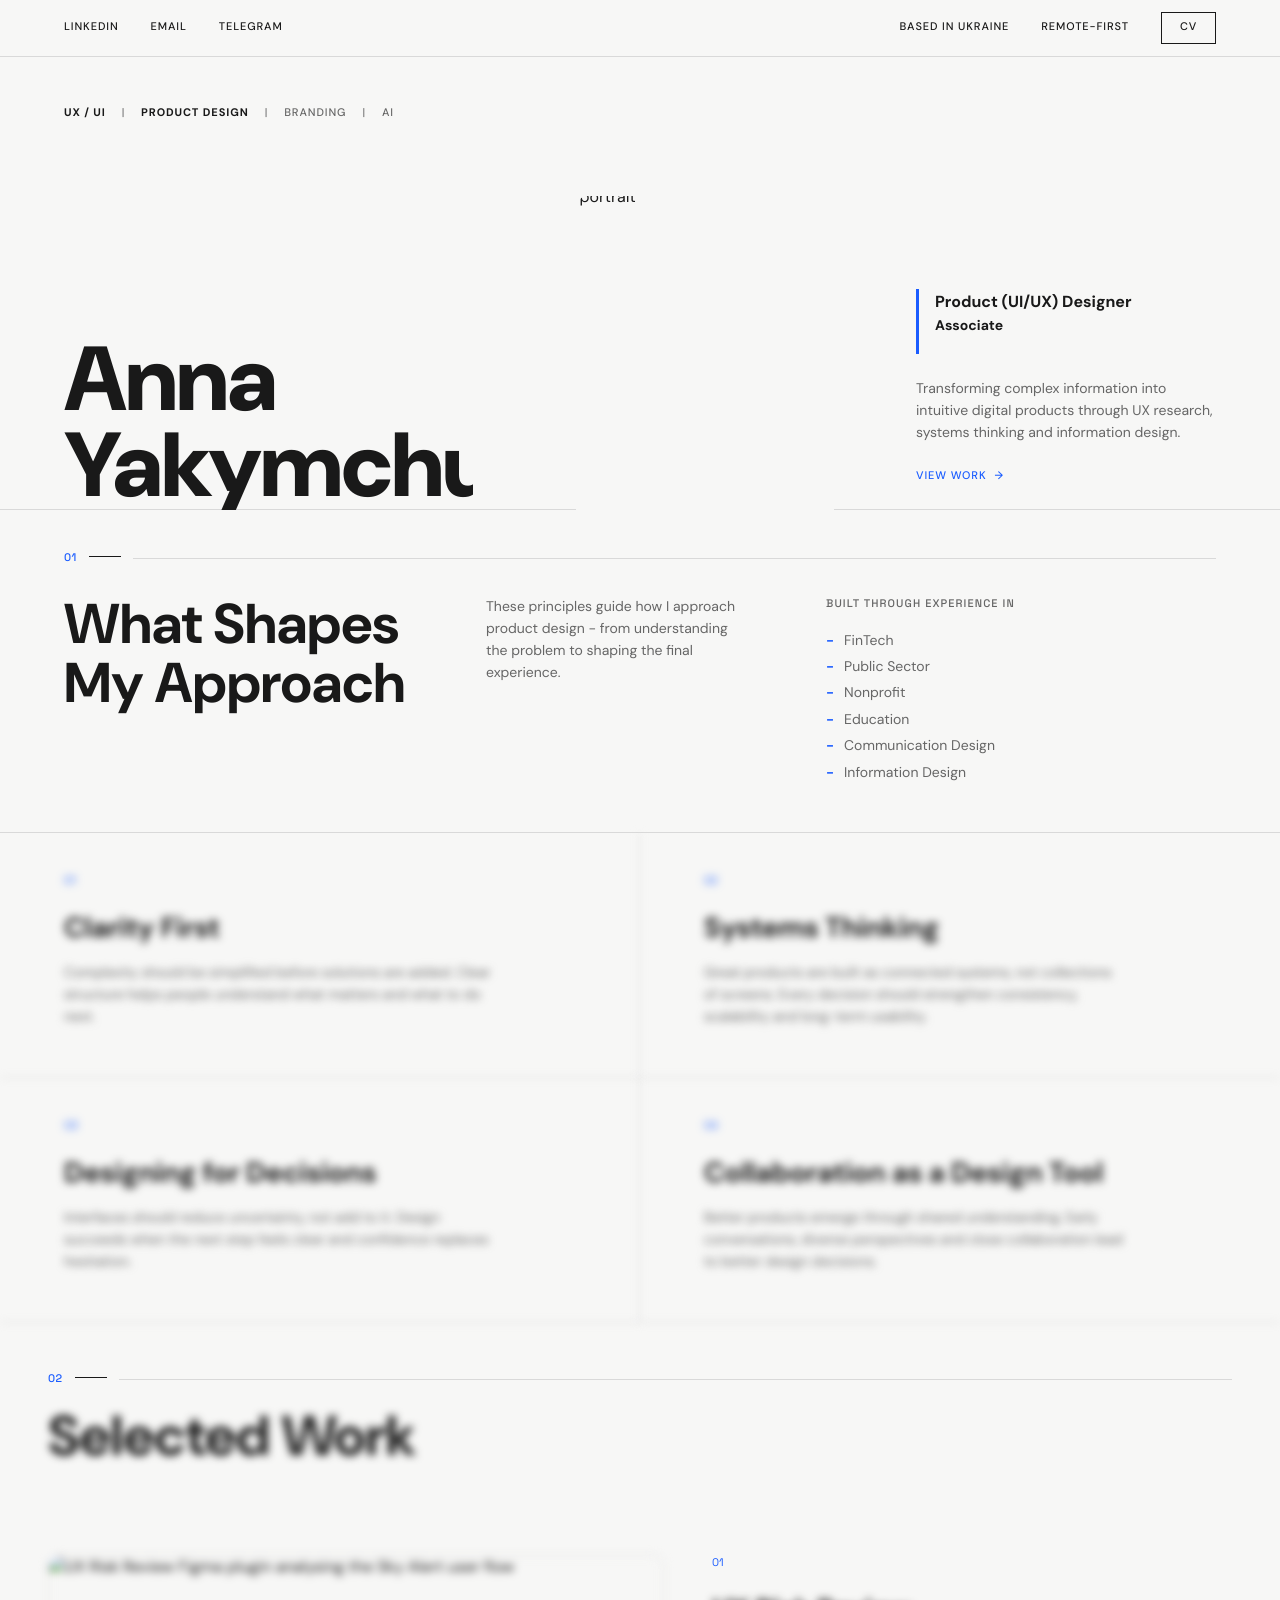
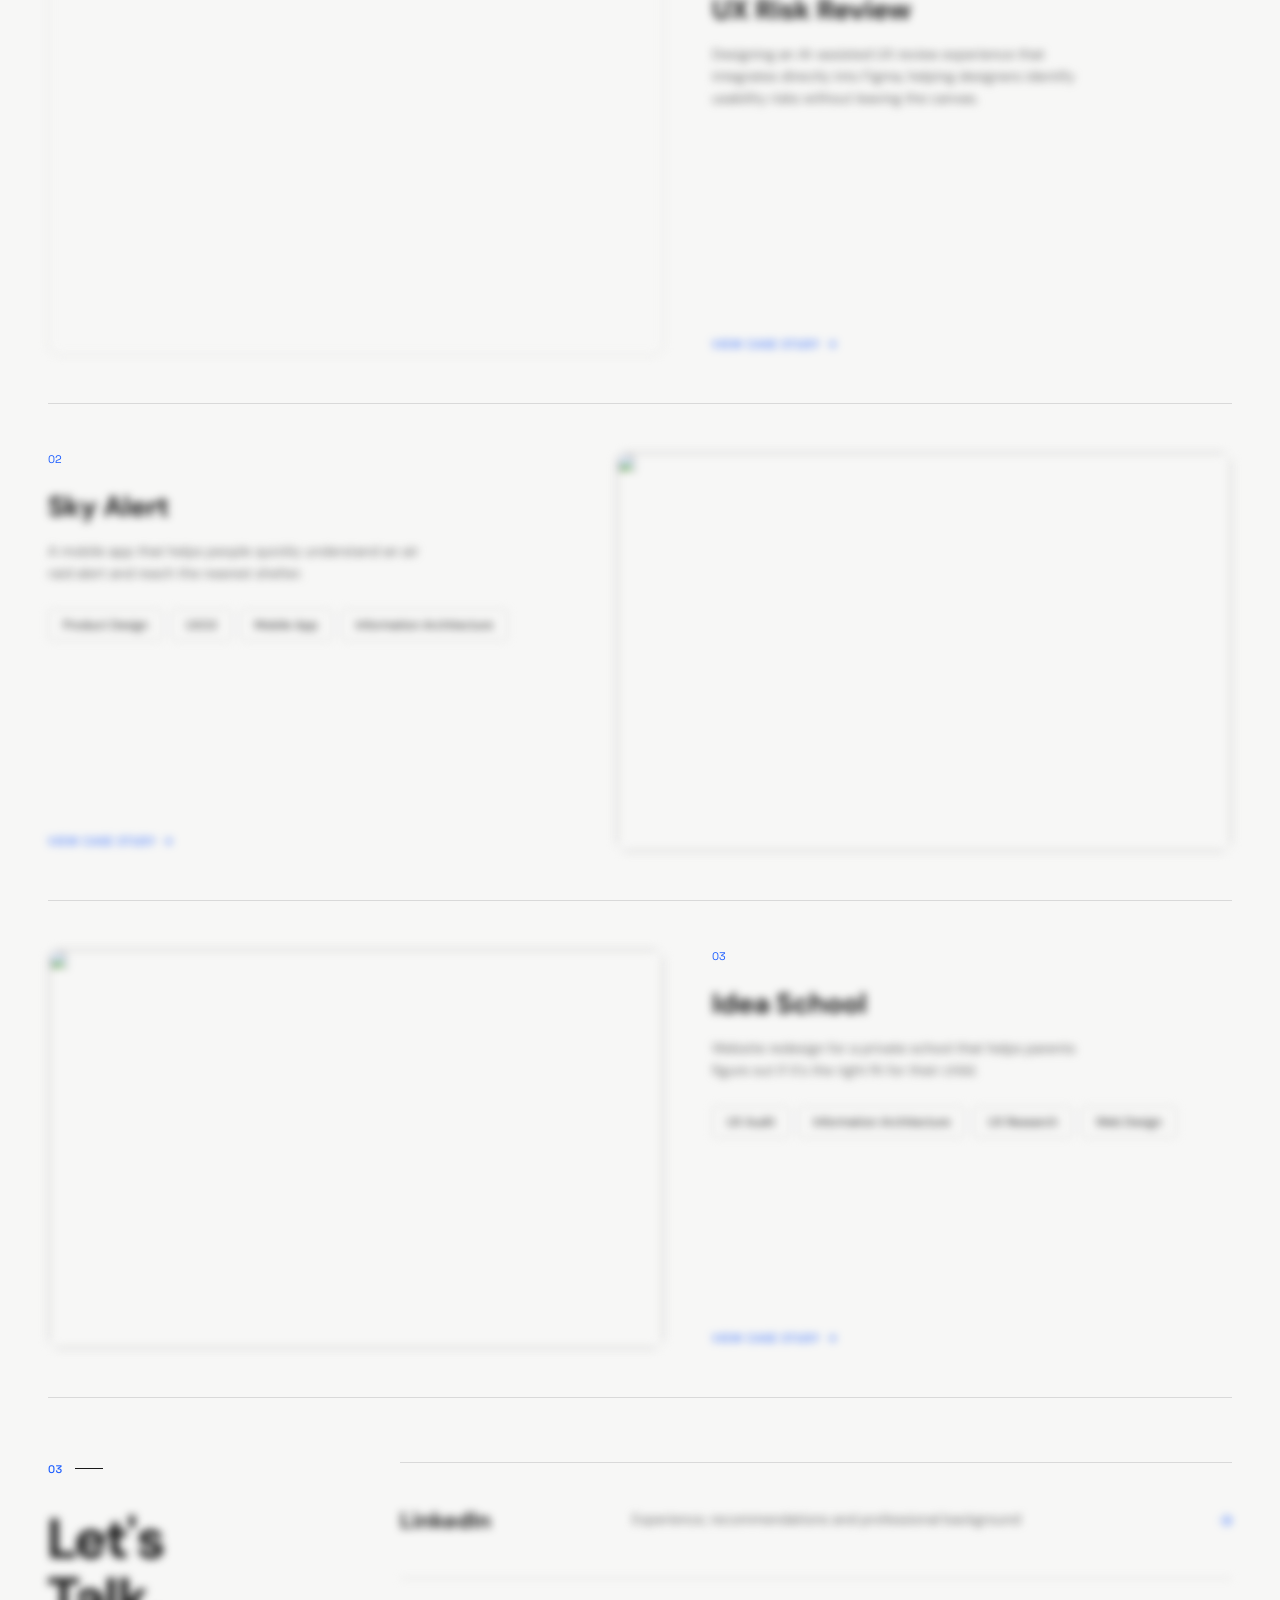
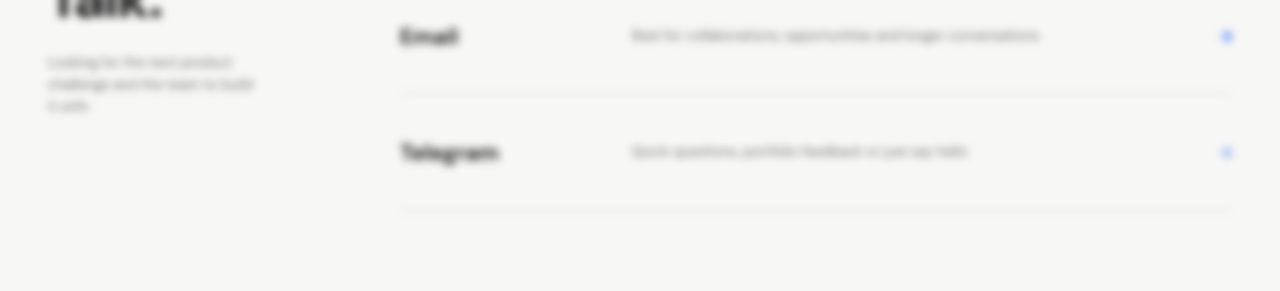
==== index.html @ a42b0ec3 "Add portfolio website" ====
<!doctype html>
<html lang="en">
  <head>
    <meta charset="UTF-8" />
    <meta name="viewport" content="width=device-width, initial-scale=1.0" />
    <meta
      name="description"
      content="Anna Yakymchuk, Product UI/UX Designer portfolio."
    />
    <title>Anna Yakymchuk | Product Designer</title>
    <link rel="preconnect" href="https://fonts.googleapis.com" />
    <link rel="preconnect" href="https://fonts.gstatic.com" crossorigin />
    <link
      href="https://fonts.googleapis.com/css2?family=DM+Sans:opsz,wght@9..40,400;9..40,500;9..40,700;9..40,800;9..40,900&family=Space+Grotesk:wght@400;500&display=swap"
      rel="stylesheet"
    />
    <link rel="stylesheet" href="styles.css?v=20260729-242" />
  </head>
  <body class="home-page">
    <header class="site-header">
      <nav class="nav-links" aria-label="Primary">
        <a href="https://www.linkedin.com/in/anna-yakymchuk-13767b243/" target="_blank" rel="noopener noreferrer">LinkedIn</a>
        <a href="mailto:des.yakymchuk@gmail.com">Email</a>
        <a href="https://t.me/annakim_29" target="_blank" rel="noopener noreferrer">Telegram</a>
      </nav>
      <div class="header-meta">
        <span>Based in Ukraine</span>
        <span>Remote-first</span>
        <a class="cv-button" href="#" aria-label="Download CV">CV</a>
      </div>
    </header>

    <main>
      <section class="hero" aria-labelledby="hero-title">
        <div class="disciplines" aria-label="Disciplines">
          <span>UX / UI</span>
          <span>Product Design</span>
          <span>Branding</span>
          <span>AI</span>
        </div>

        <div class="hero-grid">
          <h1 id="hero-title">
            <span class="hero-title-line"><span>Anna</span></span>
            <span class="hero-title-line"><span>Yakymchuk</span></span>
          </h1>

          <figure class="portrait">
            <img
              src="assets/anna-yakymchuk.jpg"
              alt="Anna Yakymchuk portrait"
            />
          </figure>

          <div class="intro-card">
            <div class="role-block">
              <div>
                <p>Product (UI/UX) Designer</p>
                <p>Associate</p>
              </div>
            </div>
            <p>
              Transforming complex information into<br />
              intuitive digital products through UX research,<br
                class="desktop-only-break"
              />
              systems thinking and information design.
            </p>
            <a class="text-link" href="#work">View Work <span>→</span></a>
          </div>
        </div>
      </section>

      <section class="approach" aria-labelledby="approach-title">
        <div class="section-rule">
          <span>01</span>
        </div>

        <div class="approach-intro">
          <h2 id="approach-title">What Shapes<br />My Approach</h2>
          <p>
            These principles guide how I approach product design - from
            understanding the problem to shaping the final experience.
          </p>
          <div>
            <span class="eyebrow">Built Through Experience In</span>
            <ul class="experience-list">
              <li>FinTech</li>
              <li>Public Sector</li>
              <li>Nonprofit</li>
              <li>Education</li>
              <li>Communication Design</li>
              <li>Information Design</li>
            </ul>
          </div>
        </div>

        <div class="principles">
          <article>
            <span>01</span>
            <h3>Clarity First</h3>
            <p>
              Complexity should be simplified before solutions are added. Clear
              structure helps people understand what matters and what to do next.
            </p>
          </article>
          <article>
            <span>02</span>
            <h3>Systems Thinking</h3>
            <p>
              Great products are built as connected systems, not collections of
              screens. Every decision should strengthen consistency, scalability
              and long-term usability.
            </p>
          </article>
          <article>
            <span>03</span>
            <h3>Designing for Decisions</h3>
            <p>
              Interfaces should reduce uncertainty, not add to it. Design
              succeeds when the next step feels clear and confidence replaces
              hesitation.
            </p>
          </article>
          <article>
            <span>04</span>
            <h3>Collaboration as a Design Tool</h3>
            <p>
              Better products emerge through shared understanding. Early
              conversations, diverse perspectives and close collaboration lead
              to better design decisions.
            </p>
          </article>
        </div>
      </section>

      <section class="work" id="work" aria-labelledby="work-title">
        <div class="section-rule">
          <span>02</span>
        </div>
        <h2 id="work-title">Selected Work</h2>

        <div class="project-list">
          <article class="project-row project-row-linkable">
            <a class="project-media" href="ux-risk-review.html" aria-label="UX Risk Review case study">
              <picture>
                <source
                  media="(max-width: 720px)"
                  srcset="assets/ux-risk-review-mainpage-mobile.jpg"
                />
                <img
                  src="assets/ux-risk-review-cover.jpg"
                  alt="UX Risk Review Figma plugin analysing the Sky Alert user flow"
                />
              </picture>
            </a>
            <div class="project-copy">
              <span>01</span>
              <h3>UX Risk Review</h3>
              <p>
                Designing an AI-assisted UX review experience that integrates
                directly into Figma, helping designers identify usability risks
                without leaving the canvas.
              </p>
              <div class="tags">
                <span>Product Design</span>
                <span>UX Research</span>
                <span>Interaction Design</span>
                <span>AI</span>
                <span>Figma Plugin</span>
              </div>
              <a class="text-link" href="ux-risk-review.html">View Case Study <span>→</span></a>
            </div>
          </article>

          <article class="project-row project-row-linkable reverse">
            <div class="project-copy">
              <span>02</span>
              <h3>Sky Alert</h3>
              <p>
                A mobile app that helps people quickly understand an air raid
                alert and reach the nearest shelter.
              </p>
              <div class="tags">
                <span>Product Design</span>
                <span>UX/UI</span>
                <span>Mobile App</span>
                <span>Information Architecture</span>
              </div>
              <a class="text-link" href="sky-alert.html">View Case Study <span>→</span></a>
            </div>
            <a class="project-media" href="sky-alert.html" aria-label="Sky Alert case study">
              <picture>
                <source
                  media="(max-width: 720px)"
                  srcset="assets/sky-alert-hero-mobile.jpg"
                />
                <img
                  src="assets/sky-alert.jpg"
                  alt=""
                />
              </picture>
            </a>
          </article>

          <article class="project-row project-row-linkable">
            <a class="project-media" href="idea-school.html" aria-label="Idea School case study">
              <picture>
                <source
                  media="(max-width: 720px)"
                  srcset="assets/idea-school-hero-mobile.jpg"
                />
                <img
                  src="assets/idea-school.jpg"
                  alt=""
                />
              </picture>
            </a>
            <div class="project-copy">
              <span>03</span>
              <h3>Idea School</h3>
              <p>
                Website redesign for a private school that helps parents figure
                out if it's the right fit for their child.
              </p>
              <div class="tags">
                <span>UX Audit</span>
                <span>Information Architecture</span>
                <span>UX Research</span>
                <span>Web Design</span>
              </div>
              <a class="text-link" href="idea-school.html">View Case Study <span>→</span></a>
            </div>
          </article>
        </div>
      </section>

      <section class="contact" id="contact" aria-labelledby="contact-title">
        <div class="contact-heading">
          <div class="section-rule short">
            <span>03</span>
          </div>
          <h2 id="contact-title">Let's <br />Talk.</h2>
          <p>
            Looking for the next product challenge
            <span class="keep-together-mobile">and the</span> team to build
            <span class="keep-together-desktop">it with.</span>
          </p>
        </div>

        <div class="contact-links">
          <a href="https://www.linkedin.com/in/anna-yakymchuk-13767b243/" target="_blank" rel="noopener noreferrer" aria-label="Open LinkedIn profile">
            <strong>LinkedIn</strong>
            <span
              >Experience, recommendations
              <span class="keep-together-mobile">and professional</span>
              background</span
            >
            <i>→</i>
          </a>
          <div class="contact-email-row" role="button" tabindex="0" aria-label="Show email address">
            <strong>Email</strong>
            <span class="contact-email-value"
              >Best for collaborations, opportunities
              <span class="keep-together-mobile">and longer</span>
              conversations</span
            >
            <button class="contact-email-copy" type="button" aria-label="Show email address">→</button>
          </div>
          <a href="https://t.me/annakim_29" target="_blank" rel="noopener noreferrer" aria-label="Open Telegram">
            <strong>Telegram</strong>
            <span>Quick questions, portfolio feedback or just say hello</span>
            <i>→</i>
          </a>
        </div>
      </section>
    </main>

    <script src="script.js?v=20260729-22"></script>
  </body>
</html>
---- styles.css ----
:root {
  --bg: var(--surface);
  --surface: #f7f7f6;
  --ink: #191919;
  --muted: #666666;
  --muted-dark: #b0b0b0;
  --line: #d9d9d9;
  --dark: #0f0f0f;
  --dark-line: #3b3b3b;
  --light-ink: #f0f0ef;
  --blue: #1a5cff;
  --white: #ffffff;
  --type-label: 11px;
  --type-detail: 14px;
  --type-body: 16px;
  --type-feature: 28px;
  --type-section: 56px;
}

* {
  box-sizing: border-box;
}

html {
  scroll-behavior: smooth;
}

body {
  margin: 0;
  background: var(--bg);
  color: var(--ink);
  font-family: "DM Sans", Arial, sans-serif;
  text-rendering: geometricPrecision;
}

.keep-together-desktop {
  display: inline !important;
  margin: 0 !important;
  color: inherit !important;
  font: inherit !important;
  letter-spacing: inherit !important;
  line-height: inherit !important;
  text-transform: inherit !important;
  white-space: nowrap;
}

.motion-ready .reveal-on-scroll {
  opacity: 0;
  filter: blur(4px);
  transform: translateY(36px) scale(0.994);
  transition:
    opacity 700ms cubic-bezier(0.22, 1, 0.36, 1),
    filter 780ms cubic-bezier(0.22, 1, 0.36, 1),
    transform 780ms cubic-bezier(0.22, 1, 0.36, 1);
  transition-delay: var(--reveal-delay, 0ms);
  will-change: opacity, filter, transform;
}

.motion-ready .reveal-on-scroll.is-visible {
  opacity: 1;
  filter: blur(0);
  transform: translateY(0);
}

.phone-motion-ready .phone-reveal {
  opacity: 0;
  transform: translate3d(0, 28px, 0) scale(0.992);
  transition:
    opacity 680ms cubic-bezier(0.22, 1, 0.36, 1),
    transform 760ms cubic-bezier(0.22, 1, 0.36, 1);
  transition-delay: var(--phone-delay, 0ms);
  will-change: opacity, transform;
}

.phone-motion-ready .phone-reveal.is-phone-visible {
  opacity: 1;
  transform: translate3d(0, 0, 0) scale(1);
}

@media (prefers-reduced-motion: reduce) {
  .reveal-on-scroll,
  .phone-reveal {
    opacity: 1;
    filter: none;
    transform: none;
    transition: none;
  }
}

a {
  color: inherit;
  text-decoration: none;
}

img {
  display: block;
  max-width: 100%;
}

.site-header {
  position: sticky;
  top: 0;
  z-index: 10;
  display: flex;
  align-items: center;
  justify-content: space-between;
  min-height: 57px;
  padding: 0 64px;
  background: color-mix(in srgb, var(--bg) 92%, transparent);
  border-bottom: 1px solid var(--line);
  backdrop-filter: blur(18px);
}

.nav-links,
.header-meta,
.disciplines,
.tags {
  display: flex;
  align-items: center;
}

.nav-links,
.header-meta {
  gap: 32px;
}

.site-header a,
.site-header span,
.disciplines span,
.text-link,
.eyebrow {
  font-size: 11px;
  font-weight: 500;
  letter-spacing: 0.08em;
  line-height: 1.6;
  text-transform: uppercase;
}

.site-header a {
  transition:
    color 350ms ease,
    border-color 350ms ease,
    font-weight 350ms ease,
    transform 500ms cubic-bezier(0.16, 1, 0.3, 1);
}

@media (hover: hover) and (pointer: fine) {
  .site-header a:hover,
  .site-header a:focus-visible {
    color: var(--blue);
    border-color: var(--blue);
    font-weight: 700;
    transform: translateX(4px);
  }
}

@media (prefers-reduced-motion: reduce) {
  .site-header a {
    transition: none;
  }

  .site-header a:hover,
  .site-header a:focus-visible {
    transform: none;
  }
}

.cv-button {
  display: inline-flex;
  align-items: center;
  justify-content: center;
  min-width: 55px;
  min-height: 32px;
  border: 1px solid var(--ink);
}

.hero {
  height: 453px;
  padding: 48px 64px 0;
  border-bottom: 1px solid var(--line);
}

.disciplines {
  flex-wrap: wrap;
  gap: 0;
  color: var(--muted);
}

.disciplines span + span::before {
  content: "|";
  margin: 0 16px;
  color: var(--muted);
  font-weight: 400;
}

.disciplines span:nth-child(1),
.disciplines span:nth-child(2) {
  color: var(--ink);
  font-weight: 700;
}

.hero-grid {
  display: grid;
  grid-template-columns: minmax(360px, 620px) 258px minmax(248px, 280px);
  gap: clamp(32px, 8vw, 122px);
  align-items: end;
  margin-top: 73px;
}

h1,
h2,
h3,
p {
  margin: 0;
}

h1 {
  max-width: 620px;
  font-size: clamp(64px, 7.1vw, 102px);
  font-weight: 900;
  letter-spacing: -0.02em;
  line-height: 0.95;
}

.hero-title-line {
  display: block;
  overflow: hidden;
}

.hero-title-line > span {
  display: block;
}

.hero-motion-ready .disciplines,
.hero-motion-ready .portrait,
.hero-motion-ready .intro-card {
  opacity: 0;
  transition:
    opacity 850ms cubic-bezier(0.16, 1, 0.3, 1),
    transform 950ms cubic-bezier(0.16, 1, 0.3, 1);
  will-change: opacity, transform;
}

.hero-motion-ready .disciplines {
  transform: translateY(16px);
  transition-delay: 220ms;
}

.hero-motion-ready .hero-title-line > span {
  opacity: 0.2;
  transform: translateY(112%);
  transition:
    opacity 850ms cubic-bezier(0.16, 1, 0.3, 1),
    transform 1050ms cubic-bezier(0.16, 1, 0.3, 1);
  will-change: opacity, transform;
}

.hero-motion-ready .hero-title-line:nth-child(1) > span {
  transition-delay: 40ms;
}

.hero-motion-ready .hero-title-line:nth-child(2) > span {
  transition-delay: 130ms;
}

.hero-motion-ready .portrait {
  transform: translateY(32px) scale(0.975);
  transition-delay: 420ms;
}

.hero-motion-ready .intro-card {
  transform: translateY(28px);
  transition-delay: 310ms;
}

.hero-motion-ready.hero-is-visible .disciplines,
.hero-motion-ready.hero-is-visible .portrait,
.hero-motion-ready.hero-is-visible .intro-card,
.hero-motion-ready.hero-is-visible .hero-title-line > span {
  opacity: 1;
  transform: translateY(0) scale(1);
}

.hero-motion-ready.hero-is-exiting .disciplines,
.hero-motion-ready.hero-is-exiting .portrait,
.hero-motion-ready.hero-is-exiting .intro-card,
.hero-motion-ready.hero-is-exiting .hero-title-line > span {
  transition-delay: 0ms;
}

@media (prefers-reduced-motion: reduce) {
  .hero-motion-ready .disciplines,
  .hero-motion-ready .portrait,
  .hero-motion-ready .intro-card,
  .hero-motion-ready .hero-title-line > span {
    opacity: 1;
    transform: none;
    transition: none;
  }
}

.portrait {
  width: 258px;
  height: 314px;
  margin: 0;
  overflow: hidden;
  border-radius: 12px 12px 0 0;
  background: var(--surface);
}

.portrait img {
  width: 201%;
  height: 103%;
  max-width: none;
  object-fit: cover;
  transform: translate(-27.45%, -2.95%);
}

.intro-card {
  display: grid;
  gap: 24px;
  width: 300px;
  margin-left: -20px;
  padding-bottom: 24px;
}

.role-block {
  display: flex;
  gap: 16px;
}

.role-block::before {
  content: "";
  width: 3px;
  min-height: 65px;
  background: var(--blue);
}

.role-block p:first-child {
  font-size: 16px;
  font-weight: 700;
  line-height: 1.6;
}

.role-block p:last-child {
  font-size: 14px;
  font-weight: 700;
  line-height: 1.6;
}

.intro-card > p,
.approach-intro > p,
.principles p,
.project-copy p,
.contact-heading p,
.contact-links span {
  color: var(--muted);
  font-size: 14px;
  line-height: 1.58;
}

.intro-card > p {
  max-width: 300px;
  font-size: 14px;
  white-space: nowrap;
}

.text-link {
  display: inline-flex;
  align-items: center;
  gap: 8px;
  color: var(--blue);
  width: fit-content;
}

.email-popover {
  position: fixed;
  z-index: 1000;
  display: flex;
  align-items: center;
  gap: 14px;
  padding: 10px 10px 10px 14px;
  border: 1px solid var(--line);
  border-radius: 10px;
  background: var(--white);
  box-shadow: 0 14px 34px rgba(14, 14, 13, 0.14);
  color: var(--ink);
  font-size: 14px;
  line-height: 1.4;
  white-space: nowrap;
}

.email-popover[hidden] {
  display: none;
}

.email-popover button {
  min-height: 34px;
  padding: 7px 12px;
  border: 0;
  border-radius: 7px;
  background: var(--blue);
  color: var(--white);
  font: inherit;
  font-weight: 700;
  cursor: pointer;
}

.email-popover button:focus-visible {
  outline: 2px solid var(--ink);
  outline-offset: 2px;
}

.section-rule {
  display: flex;
  align-items: center;
  gap: 12px;
  width: 100%;
  color: var(--blue);
  font-family: "Space Grotesk", sans-serif;
  font-size: var(--type-label);
  font-weight: 500;
  letter-spacing: 0.04em;
  line-height: 1.6;
}

.section-rule::after {
  content: "";
  height: 1px;
  flex: 1;
  background: var(--line);
}

.section-rule span::after {
  content: "";
  display: inline-block;
  width: 32px;
  height: 1px;
  margin: 0 0 4px 12px;
  background: var(--ink);
}

.section-rule.short::after {
  display: none;
}

.section-rule.short span::after {
  width: 28px;
}

.approach > .section-rule {
  padding: 40px 64px 0;
}

.approach-intro {
  display: grid;
  grid-template-columns: 1.05fr 0.8fr 1.2fr;
  gap: 80px;
  padding: 28px 64px 48px;
}

.approach h2,
.work h2 {
  font-size: var(--type-section);
  font-weight: 700;
  line-height: 1.05;
}

.eyebrow {
  display: block;
  margin-bottom: 16px;
  color: var(--muted);
  font-family: "Space Grotesk", sans-serif;
  letter-spacing: 0.1em;
}

.experience-list {
  display: grid;
  gap: 4px;
  margin: 0;
  padding: 0;
  color: var(--muted);
  font-size: 14px;
  line-height: 1.6;
  list-style: none;
}

.experience-list li::before {
  content: "-";
  margin-right: 10px;
  color: var(--blue);
  font-weight: 700;
}

.principles {
  display: grid;
  grid-template-columns: repeat(2, minmax(0, 1fr));
  border-top: 1px solid var(--line);
}

.principles article {
  min-height: 245px;
  padding: 40px 64px;
  border-bottom: 1px solid var(--line);
}

.principles article:nth-child(odd) {
  border-right: 1px solid var(--line);
}

.principles span,
.project-copy > span {
  display: block;
  margin-bottom: 20px;
  color: var(--blue);
  font-family: "Space Grotesk", sans-serif;
  font-size: var(--type-label);
  line-height: 1.6;
}

.principles h3,
.project-copy h3 {
  margin-bottom: 18px;
  font-size: var(--type-feature);
  font-weight: 700;
  line-height: 1.2;
}

.principles p {
  max-width: 430px;
}

.work {
  padding: 48px 48px 0;
}

.work .section-rule {
  margin-bottom: 20px;
}

.work h2 {
  padding-bottom: 40px;
}

.project-row {
  display: grid;
  grid-template-columns: minmax(300px, 700px) minmax(300px, 520px);
  gap: 48px;
  min-height: 496px;
  padding: 48px 0;
  border-bottom: 1px solid var(--line);
}

.project-row-linkable {
  position: relative;
  cursor: pointer;
}

.project-row-linkable .text-link::after {
  content: "";
  position: absolute;
  inset: 0;
  z-index: 3;
}

.project-row-linkable:has(.text-link:focus-visible) {
  outline: 2px solid var(--blue);
  outline-offset: 4px;
}

.project-row-linkable .project-media {
  transition: transform 650ms cubic-bezier(0.16, 1, 0.3, 1);
}

.project-row-linkable .project-media img {
  transition: transform 850ms cubic-bezier(0.16, 1, 0.3, 1);
}

.text-link > span,
.contact-links > a > i,
.contact-email-copy {
  transition: transform 450ms cubic-bezier(0.16, 1, 0.3, 1);
}

.text-link {
  transition:
    color 350ms ease,
    letter-spacing 450ms cubic-bezier(0.16, 1, 0.3, 1),
    font-weight 350ms ease;
}

.contact-links > a > strong,
.contact-links > a > span,
.contact-email-row > strong,
.contact-email-row > span {
  transition:
    color 350ms ease,
    transform 500ms cubic-bezier(0.16, 1, 0.3, 1);
}

@media (hover: hover) and (pointer: fine) {
  .project-row-linkable:hover .project-media,
  .project-row-linkable:focus-within .project-media {
    transform: translateY(-6px);
  }

  .project-row-linkable:hover .project-media img,
  .project-row-linkable:focus-within .project-media img {
    transform: scale(1.045);
  }

  .project-row-linkable:hover .text-link > span,
  .project-row-linkable:focus-within .text-link > span,
  .text-link:hover > span,
  .text-link:focus-visible > span,
  .contact-links > a:hover > i,
  .contact-links > a:focus-visible > i,
  .contact-email-row:not(.is-revealed):hover .contact-email-copy,
  .contact-email-row:not(.is-revealed):focus-visible .contact-email-copy {
    transform: translateX(9px);
  }

  .text-link:hover,
  .text-link:focus-visible {
    color: #003fca;
    font-weight: 700;
    letter-spacing: 0.115em;
  }

  .contact-links > a:hover > strong,
  .contact-links > a:focus-visible > strong,
  .contact-email-row:not(.is-revealed):hover > strong,
  .contact-email-row:not(.is-revealed):focus-visible > strong {
    color: var(--blue);
    transform: translateX(4px);
  }

  .contact-links > a:hover > span,
  .contact-links > a:focus-visible > span,
  .contact-email-row:not(.is-revealed):hover > span,
  .contact-email-row:not(.is-revealed):focus-visible > span {
    color: var(--muted);
    transform: translateX(4px);
  }
}

@media (prefers-reduced-motion: reduce) {
  .project-row-linkable .project-media,
  .project-row-linkable .project-media img,
  .text-link > span,
  .contact-links > a > i,
  .contact-email-copy,
  .text-link,
  .contact-links > a > strong,
  .contact-links > a > span,
  .contact-email-row > strong,
  .contact-email-row > span {
    transition: none;
  }

  .project-row-linkable:hover .project-media,
  .project-row-linkable:focus-within .project-media,
  .project-row-linkable:hover .project-media img,
  .project-row-linkable:focus-within .project-media img,
  .project-row-linkable:hover .text-link > span,
  .project-row-linkable:focus-within .text-link > span,
  .text-link:hover > span,
  .text-link:focus-visible > span,
  .contact-links > a:hover > i,
  .contact-links > a:focus-visible > i,
  .contact-email-row:not(.is-revealed):hover .contact-email-copy,
  .contact-email-row:not(.is-revealed):focus-visible .contact-email-copy {
    transform: none;
  }

  .text-link:hover,
  .text-link:focus-visible {
    letter-spacing: 0.08em;
  }

  .contact-links > a:hover > strong,
  .contact-links > a:focus-visible > strong,
  .contact-email-row:not(.is-revealed):hover > strong,
  .contact-email-row:not(.is-revealed):focus-visible > strong,
  .contact-links > a:hover > span,
  .contact-links > a:focus-visible > span,
  .contact-email-row:not(.is-revealed):hover > span,
  .contact-email-row:not(.is-revealed):focus-visible > span {
    transform: none;
  }
}

.project-row.reverse {
  grid-template-columns: minmax(300px, 520px) minmax(300px, 700px);
}

.project-media {
  display: block;
  height: 400px;
  overflow: hidden;
  background: var(--surface);
  border: 1px solid var(--line);
  border-radius: 12px;
}

.project-media img {
  width: 100%;
  height: 100%;
  object-fit: cover;
}

.project-media picture {
  display: block;
  width: 100%;
  height: 100%;
}

.project-media.placeholder {
  border: 0;
}

.project-copy {
  display: flex;
  flex-direction: column;
  min-height: 400px;
  align-items: flex-start;
}

.project-copy p {
  max-width: 390px;
}

.tags {
  flex-wrap: wrap;
  gap: 8px;
  max-width: 540px;
  margin-top: 24px;
}

.tags span {
  min-height: 32px;
  padding: 6px 14px;
  border: 1px solid var(--line);
  border-radius: 5px;
  font-size: 12px;
  line-height: 1.5;
}

.project-copy .text-link {
  margin-top: auto;
}

.contact {
  display: grid;
  grid-template-columns: 280px minmax(420px, 1fr);
  gap: 72px;
  padding: 64px 48px 80px;
}

.contact-heading h2 {
  margin: 31px 0 24px;
  font-size: var(--type-section);
  font-weight: 800;
  line-height: 1.05;
}

.contact-heading p {
  max-width: 240px;
}

.contact-links {
  border-top: 1px solid var(--line);
}

.contact-links > a,
.contact-email-row {
  display: grid;
  grid-template-columns: minmax(150px, 200px) 1fr auto;
  gap: 32px;
  align-items: center;
  min-height: 116px;
  border-bottom: 1px solid var(--line);
}

.contact-email-row {
  cursor: pointer;
}

.contact-email-row.is-revealed {
  cursor: default;
}

.contact-links strong {
  font-size: 22px;
  line-height: 1.6;
}

.contact-links i {
  color: var(--blue);
  font-style: normal;
}

.contact-email-copy {
  justify-self: end;
  min-width: 0;
  min-height: 36px;
  padding: 0;
  border: 0;
  border-radius: 7px;
  background: transparent;
  color: var(--blue);
  font: inherit;
  font-weight: 700;
  cursor: pointer;
}

.contact-email-row.is-revealed .contact-email-copy {
  min-width: 70px;
  padding: 7px 12px;
  background: var(--blue);
  color: var(--white);
}

.contact-email-row:focus-visible,
.contact-email-copy:focus-visible {
  outline: 2px solid var(--blue);
  outline-offset: 3px;
}

.case-page {
  background: var(--white);
  color: var(--ink);
}

.breadcrumb,
.case-kicker,
.case-label,
.case-meta dt,
.next-project > div > span,
.case-footer {
  font-family: "Space Grotesk", sans-serif;
  font-size: 11px;
  letter-spacing: 0.1em;
  line-height: 1.6;
  text-transform: uppercase;
}

.breadcrumb {
  display: flex;
  gap: 12px;
  margin-bottom: 64px;
  color: var(--muted);
}

.breadcrumb a {
  transition:
    color 350ms ease,
    font-weight 350ms ease,
    transform 500ms cubic-bezier(0.16, 1, 0.3, 1);
}

@media (hover: hover) and (pointer: fine) {
  .breadcrumb a:hover,
  .breadcrumb a:focus-visible {
    color: var(--blue);
    font-weight: 700;
    transform: translateX(4px);
  }
}

@media (prefers-reduced-motion: reduce) {
  .breadcrumb a {
    transition: none;
  }

  .breadcrumb a:hover,
  .breadcrumb a:focus-visible {
    transform: none;
  }
}

.breadcrumb span:last-child {
  color: var(--blue);
  font-family: "DM Sans", Arial, sans-serif;
  font-weight: 500;
  letter-spacing: 0.08em;
}

.case-hero {
  padding: 48px 64px 0;
  background: var(--surface);
  border-bottom: 1px solid var(--line);
}

.case-hero-image.risk-hero-image-placeholder {
  background: var(--line);
}

.risk-page .case-hero-image img {
  height: 104%;
  transform: translateY(-3%);
}

.risk-missing-step {
  padding: 96px 64px;
  background: var(--white);
}

.risk-section-label {
  margin-bottom: 64px;
}

.risk-missing-step > h2 {
  font-size: clamp(44px, 4.5vw, 56px);
  font-weight: 700;
  line-height: 1.05;
}

.risk-missing-layout {
  display: grid;
  grid-template-columns: minmax(480px, 1.15fr) minmax(420px, 0.85fr);
  gap: 80px;
  margin-top: 72px;
}

.risk-missing-narrative {
  max-width: 720px;
}

.risk-missing-narrative h3 {
  margin: 0 0 40px;
  font-size: 28px;
  font-weight: 500;
  letter-spacing: -0.025em;
  line-height: 1.35;
}

.risk-missing-narrative p {
  max-width: 680px;
  margin: 0 0 24px;
  color: var(--muted);
  font-size: 16px;
  line-height: 1.6;
}

.risk-missing-narrative p:last-child {
  margin-bottom: 0;
}

.risk-review-list {
  display: grid;
  gap: 24px;
}

.risk-review-list article {
  min-height: 76px;
  padding: 4px 0 4px 28px;
  border-left: 1px solid var(--line);
}

.risk-review-list span {
  color: var(--blue);
  font-family: "Space Grotesk", sans-serif;
  font-size: 11px;
  letter-spacing: 0.1em;
  line-height: 1.5;
  text-transform: uppercase;
}

.risk-review-list p {
  max-width: 440px;
  margin: 12px 0 0;
  font-size: 16px;
  line-height: 1.45;
}

.risk-research {
  padding: 96px 64px;
  background: var(--surface);
  border-top: 1px solid var(--line);
}

.risk-research-intro {
  display: grid;
  grid-template-columns: minmax(420px, 0.85fr) minmax(520px, 1.15fr);
  gap: 96px;
  margin-top: 72px;
}

.risk-research-heading h2 {
  font-size: clamp(44px, 4.5vw, 56px);
  font-weight: 700;
  letter-spacing: -0.045em;
  line-height: 0.95;
}

.risk-research-heading {
  max-width: 520px;
}

.risk-research-copy {
  max-width: 650px;
  padding-top: 6px;
}

.risk-research-copy p {
  margin: 0;
  color: var(--muted);
  font-size: 16px;
  line-height: 1.65;
}

.risk-research-copy p + p {
  margin-top: 24px;
}

.risk-research-methods {
  display: grid;
  grid-template-columns: repeat(4, minmax(0, 1fr));
  margin-top: 64px;
  overflow: hidden;
  border: 1px solid var(--line);
  border-radius: 12px;
  background: transparent;
}

.risk-research-methods-label {
  grid-column: 1 / -1;
  padding: 28px 36px;
  border-bottom: 1px solid var(--line);
  color: var(--blue);
  font-family: "Space Grotesk", sans-serif;
  font-size: 11px;
  letter-spacing: 0.1em;
  line-height: 1.5;
  text-transform: uppercase;
}

.risk-research-methods article {
  min-height: 230px;
  padding: 32px 28px;
  border-left: 1px solid var(--line);
}

.risk-research-methods article:nth-of-type(1) {
  border-left: 0;
}

.risk-research-methods article > div {
  display: block;
  margin-bottom: 0;
}

.risk-research-methods article > div span {
  color: var(--blue);
  font-family: "Space Grotesk", sans-serif;
  font-size: 11px;
  letter-spacing: 0.08em;
}

.risk-research-methods h3 {
  margin-top: 24px;
  font-size: 16px;
  font-weight: 700;
  letter-spacing: 0;
  line-height: 1.6;
}

.risk-research-methods article > p {
  max-width: 500px;
  margin: 12px 0 0;
  color: var(--muted);
  font-size: 14px;
  line-height: 1.55;
}

.risk-insights {
  margin-top: 96px;
  padding-top: 72px;
  border-top: 1px solid var(--line);
  background: transparent;
}

.risk-insights-header {
  margin-top: 0;
}

.risk-insights-header h2 {
  font-size: var(--type-feature);
  font-weight: 700;
  line-height: 1.2;
}

.risk-insights-list {
  display: grid;
  grid-template-columns: repeat(3, minmax(0, 1fr));
  margin-top: 48px;
  overflow: hidden;
  border: 1px solid var(--line);
  border-radius: 12px;
  background: transparent;
}

.risk-insights-list article {
  min-height: 230px;
  padding: 32px 28px;
  border-left: 1px solid var(--line);
}

.risk-insights-list article:first-child {
  border-left: 0;
}

.risk-insights-list span {
  color: var(--blue);
  font-family: "Space Grotesk", sans-serif;
  font-size: 11px;
  letter-spacing: 0.1em;
  line-height: 1.5;
}

.risk-insights-list h3 {
  max-width: 320px;
  margin-top: 24px;
  font-size: 16px;
  font-weight: 700;
  line-height: 1.6;
}

.risk-insights-list p {
  max-width: 340px;
  margin: 12px 0 0;
  color: var(--muted);
  font-size: 14px;
  line-height: 1.55;
}

.risk-review-experience {
  padding: 96px 64px;
  overflow: hidden;
  border-top: 1px solid var(--line);
  background: var(--white);
}

.risk-review-experience-header {
  margin-top: 72px;
}

.risk-review-experience-header h2 {
  max-width: none;
  font-size: var(--type-section);
  font-weight: 700;
  line-height: 1.05;
  white-space: nowrap;
}

.risk-review-phase-divider {
  margin-top: 96px;
}

.risk-review-phase-title {
  color: var(--line);
}

.risk-review-feature {
  margin-top: 72px;
  padding-bottom: 96px;
  border-bottom: 1px solid var(--line);
}

.risk-review-feature-split {
  display: grid;
  grid-template-columns: minmax(300px, 0.72fr) minmax(560px, 1.28fr);
  gap: 80px;
  align-items: center;
}

.risk-review-feature-scope {
  display: grid;
  grid-template-columns: 604px minmax(280px, 350px);
  gap: clamp(72px, 8vw, 128px);
  align-items: center;
  justify-content: center;
  margin-top: 104px;
  padding-bottom: 0;
  border-bottom: 0;
}

.risk-review-scope-screen {
  margin: 0;
}

.risk-review-scope-screen img {
  display: block;
  box-sizing: border-box;
  width: 604px;
  max-width: 100%;
  height: auto;
  border: 1px solid var(--line);
  border-radius: 24px;
}

.risk-review-scope-notes {
  display: grid;
  gap: 28px;
  max-width: 350px;
}

.risk-review-scope-notes p {
  margin: 0;
  color: var(--muted);
  font-size: var(--type-body);
  line-height: 1.45;
}

.risk-review-scope-notes strong {
  color: var(--ink);
  font-weight: 700;
}

.risk-review-feature-preparation {
  margin-top: 120px;
  padding-bottom: 0;
  border-bottom: 0;
}

.risk-review-preparation-scene {
  display: grid;
  grid-template-columns: repeat(2, minmax(0, 604px));
  gap: clamp(72px, 10vw, 162px);
  align-items: start;
  justify-content: center;
}

.risk-review-preparation-column {
  display: grid;
}

.risk-review-preparation-mobile {
  display: none;
}

.risk-review-preparation-notes {
  display: grid;
  gap: 28px;
  max-width: 420px;
}

.risk-review-preparation-notes p {
  margin: 0;
  color: var(--muted);
  font-size: var(--type-body);
  line-height: 1.45;
}

.risk-review-preparation-notes strong {
  color: var(--ink);
  font-weight: 700;
}

.risk-review-preparation-column .risk-review-preparation-screen {
  margin-top: 96px;
}

.risk-review-preparation-screen {
  margin: 0;
}

.risk-review-preparation-screen img {
  display: block;
  box-sizing: border-box;
  width: 100%;
  max-width: 100%;
  height: auto;
  border: 1px solid var(--line);
  border-radius: 24px;
}

.risk-review-session {
  margin-top: 104px;
}

.risk-review-session-row {
  display: grid;
  align-items: center;
  justify-content: center;
}

.risk-review-session-main,
.risk-review-session-scenarios {
  grid-template-columns: minmax(0, 604px) minmax(280px, 420px);
  gap: clamp(72px, 9vw, 144px);
}

.risk-review-session-discussion {
  grid-template-columns: minmax(280px, 420px) minmax(0, 533px);
  gap: clamp(96px, 12vw, 190px);
  margin-top: 168px;
}

.risk-review-session-scenarios {
  margin-top: 168px;
}

.risk-review-session-screen {
  margin: 0;
}

.risk-review-session-screen img {
  display: block;
  box-sizing: border-box;
  width: 100%;
  height: auto;
  border: 1px solid var(--line);
  border-radius: 24px;
}

.risk-review-session-notes,
.risk-review-session-caption {
  display: grid;
  gap: 28px;
  max-width: 420px;
}

.risk-review-session-notes p,
.risk-review-session-caption p {
  margin: 0;
  color: var(--muted);
  font-size: var(--type-body);
  line-height: 1.45;
}

.risk-review-session-notes strong,
.risk-review-session-caption strong {
  color: var(--ink);
  font-weight: 700;
}

.risk-review-summary {
  display: grid;
  grid-template-columns: repeat(2, minmax(0, 604px));
  gap: clamp(72px, 9vw, 144px);
  align-items: start;
  justify-content: center;
  margin-top: 104px;
}

.risk-review-summary-column {
  min-width: 0;
}

.risk-review-summary-screen {
  margin: 0;
}

.risk-review-summary-screen:not(.risk-review-summary-frame) {
  width: 540px;
  max-width: 100%;
}

.risk-review-summary-left
  .risk-review-summary-screen:not(.risk-review-summary-frame) {
  margin-left: clamp(0px, 5.55vw, 80px);
}

.risk-review-summary-screen img {
  display: block;
  box-sizing: border-box;
  width: 100%;
  height: auto;
  border: 1px solid var(--line);
  border-radius: 24px;
}

.risk-review-summary-notes,
.risk-review-summary-overview {
  display: grid;
  gap: 28px;
  max-width: 420px;
}

.risk-review-summary-notes {
  margin-top: 460px;
}

.risk-review-summary-overview {
  margin-top: 120px;
}

.risk-review-summary-overview + .risk-review-summary-screen {
  margin-top: 120px;
}

.risk-review-summary-notes p,
.risk-review-summary-overview p {
  margin: 0;
  color: var(--muted);
  font-size: var(--type-body);
  line-height: 1.45;
}

.risk-review-summary-notes strong,
.risk-review-summary-overview strong {
  color: var(--ink);
  font-weight: 700;
}

.risk-review-summary-frame {
  width: 1040px;
  margin-top: 120px;
}

.risk-review-feature-reverse {
  grid-template-columns: minmax(560px, 1.28fr) minmax(300px, 0.72fr);
}

.risk-review-feature-copy {
  max-width: 420px;
}

.risk-review-feature-copy > span,
.risk-review-feature-heading span {
  color: var(--blue);
  font-family: "Space Grotesk", sans-serif;
  font-size: var(--type-label);
  letter-spacing: 0.1em;
  line-height: 1.5;
}

.risk-review-feature h3 {
  margin-top: 24px;
  font-size: var(--type-feature);
  font-weight: 700;
  line-height: 1.2;
}

.risk-review-feature-copy > p,
.risk-review-feature-heading > p {
  margin: 24px 0 0;
  color: var(--muted);
  font-size: var(--type-body);
  line-height: 1.6;
}

.risk-review-feature-heading > p strong {
  color: var(--ink);
  font-weight: 700;
}

.risk-review-feature-heading {
  display: grid;
  grid-template-columns: minmax(300px, 0.72fr) minmax(460px, 1fr);
  gap: 80px;
  align-items: end;
  margin-bottom: 56px;
}

.risk-review-feature-heading h3 {
  max-width: 440px;
}

.risk-review-feature-heading > p {
  max-width: 560px;
}

.risk-plugin-stage {
  display: flex;
  min-width: 0;
  margin: 0;
  padding: 40px;
  overflow: hidden;
  align-items: flex-start;
  justify-content: center;
  border: 1px solid var(--line);
  border-radius: 12px;
  background: var(--surface);
}

.risk-plugin-stage img {
  width: auto;
  max-width: 100%;
  height: auto;
  border-radius: 10px;
}

.risk-plugin-stage-tall {
  padding-top: 48px;
  padding-bottom: 48px;
}

.risk-plugin-pair,
.risk-completion-grid {
  display: grid;
  grid-template-columns: repeat(2, minmax(0, 1fr));
  gap: 24px;
}

.risk-review-subphase-divider {
  margin-top: 96px;
}

.risk-review-feature-scenarios .risk-plugin-stage {
  max-width: 860px;
  margin-right: auto;
  margin-left: auto;
}

.risk-review-feature-completion {
  padding-bottom: 0;
  border-bottom: 0;
}

.risk-completion-grid .risk-plugin-stage {
  padding: 32px;
}

.risk-summary-stage {
  max-width: 960px;
  margin: 24px auto 0;
}

.risk-summary-stage img {
  width: min(100%, 727px);
}

.risk-team-summary {
  border-top: 1px solid var(--line);
}

.risk-team-summary-header {
  margin-top: 72px;
}

.risk-team-summary-header h2 {
  font-size: var(--type-section);
  font-weight: 700;
  line-height: 1.05;
}

.risk-team-feature-grid {
  display: grid;
  grid-template-columns: repeat(6, minmax(0, 1fr));
  margin-top: 88px;
  overflow: hidden;
  border: 1px solid var(--line);
  border-radius: 12px;
}

.risk-team-feature-grid article {
  grid-column: span 3;
  min-height: 240px;
  padding: 36px 40px 40px;
  border-bottom: 1px solid var(--line);
}

.risk-team-feature-grid article:nth-child(odd) {
  border-right: 1px solid var(--line);
}

.risk-team-feature-grid article:nth-child(n + 3) {
  grid-column: span 2;
  border-bottom: 0;
}

.risk-team-feature-grid article:nth-child(3),
.risk-team-feature-grid article:nth-child(4) {
  border-right: 1px solid var(--line);
}

.risk-team-feature-grid article:nth-child(5) {
  border-right: 0;
}

.risk-team-feature-grid span {
  color: var(--blue);
  font-family: "Space Grotesk", sans-serif;
  font-size: var(--type-label);
  letter-spacing: 0.1em;
  line-height: 1.5;
}

.risk-team-feature-grid h3 {
  margin-top: 32px;
  font-size: 20px;
  font-weight: 700;
  line-height: 1.35;
}

.risk-team-feature-grid p {
  max-width: 360px;
  margin-top: 16px;
  color: var(--muted);
  font-size: var(--type-body);
  line-height: 1.55;
}

.case-hero-grid {
  display: grid;
  grid-template-columns: minmax(420px, 1.25fr) minmax(360px, 0.9fr);
  gap: 112px;
  align-items: start;
}

.case-title-block {
  max-width: 765px;
}

.case-kicker,
.case-label {
  display: flex;
  align-items: center;
  gap: 12px;
  color: var(--muted);
}

.case-kicker i,
.case-label i {
  display: block;
  width: 36px;
  height: 1px;
  background: var(--blue);
}

.case-title-block h1 {
  margin-top: 47px;
  color: var(--ink);
  font-size: clamp(48px, 4.5vw, 64px);
  font-weight: 700;
  letter-spacing: 0;
  line-height: 1.05;
}

.case-title-block > p {
  max-width: 512px;
  margin-top: 24px;
  font-size: 16px;
  line-height: 1.6;
}

.case-meta {
  display: grid;
  grid-template-columns: repeat(3, minmax(0, 1fr));
  margin: 40px 0 0;
  border-top: 1px solid var(--line);
}

.case-meta div {
  min-height: 70px;
  padding: 16px 24px 16px 0;
  border-bottom: 1px solid var(--line);
}

.case-meta dt,
.case-meta dd {
  margin: 0;
}

.case-meta dt {
  margin-bottom: 3px;
  color: var(--muted);
  font-weight: 500;
}

.case-meta dd {
  font-family: "Space Grotesk", sans-serif;
  font-size: 13px;
  line-height: 1.45;
}

.case-quote {
  margin-top: 91px;
  padding: 24px 0 0 65px;
  border-left: 1px solid var(--line);
}

.case-quote blockquote {
  max-width: 480px;
  margin: 0 0 24px;
  font-size: 28px;
  font-weight: 700;
  line-height: 1.2;
}

.case-quote span {
  color: var(--muted);
  font-family: "Space Grotesk", sans-serif;
  font-size: 11px;
  letter-spacing: 0.1em;
  line-height: 1.5;
  text-transform: uppercase;
}

.case-quote blockquote span.keep-together-desktop {
  color: inherit;
  font: inherit;
  letter-spacing: inherit;
  line-height: inherit;
  text-transform: none;
}

.case-hero-image {
  width: 100%;
  height: 738px;
  margin: 64px 0 80px;
  overflow: hidden;
  border-radius: 16px;
  background: var(--surface);
}

.case-page:not(.idea-page) .case-hero-image {
  border: 1px solid var(--line);
}

.case-page.risk-page .case-hero-image {
  border: 0;
}

.case-hero-image img {
  width: 100%;
  height: 100%;
  object-fit: cover;
}

.case-hero-image picture {
  display: block;
  width: 100%;
  height: 100%;
}

.idea-page {
  --idea-blue: var(--blue);
  --idea-violet: var(--blue);
  --idea-orange: #ff7630;
  --idea-yellow: #ffc928;
}

.idea-hero {
  background: var(--surface);
}

.idea-hero .breadcrumb span:last-child {
  color: var(--blue);
}

.idea-hero .case-kicker i,
.idea-page .case-label i {
  background: var(--blue);
}

.idea-hero .case-quote {
  border-left-color: var(--line);
}

.idea-hero-image {
  height: 738px;
  background: var(--idea-blue);
}

.idea-hero-image img {
  object-fit: cover;
  object-position: center;
}

.case-section {
  padding: 96px 64px;
  border-bottom: 1px solid var(--line);
  background: var(--white);
}

.case-two-col {
  display: grid;
  grid-template-columns: minmax(320px, 416px) minmax(420px, 1fr);
  gap: 32px;
  align-items: start;
}

.case-section-heading h2,
.case-split-title h2,
.case-showcase h2 {
  margin-top: 24px;
  font-size: clamp(44px, 4.5vw, 56px);
  font-weight: 700;
  line-height: 1.05;
}

.case-section-heading p {
  margin-top: 24px;
  color: var(--muted);
  font-size: var(--type-body);
  line-height: 1.6;
}

.idea-copy-block {
  align-self: end;
  max-width: 520px;
  padding-top: 92px;
}

.idea-copy-block p {
  color: var(--muted);
  font-size: 18px;
  line-height: 1.6;
}

.idea-copy-block p + p {
  margin-top: 24px;
}

.response-card {
  align-self: center;
  justify-self: end;
  width: min(100%, 1120px);
  min-height: 360px;
  padding: 44px 36px 38px;
  border-radius: 12px;
  background: var(--surface);
}

.response-card > span {
  display: block;
  margin-bottom: 42px;
  color: var(--muted);
  font-family: "Space Grotesk", sans-serif;
  font-size: 11px;
  font-weight: 500;
  letter-spacing: 0.1em;
  line-height: 1.5;
  text-transform: uppercase;
}

.response-steps {
  position: relative;
  display: grid;
  grid-template-columns: repeat(6, minmax(0, 1fr));
  gap: 24px;
  margin: 0;
  padding: 0;
  list-style: none;
}

.response-steps::before {
  content: "";
  position: absolute;
  top: 23px;
  left: 7.5%;
  right: 7.5%;
  height: 1px;
  background: var(--line);
}

.response-steps li {
  position: relative;
  z-index: 1;
  display: grid;
  justify-items: center;
  text-align: center;
}

.response-steps b {
  display: inline-flex;
  align-items: center;
  justify-content: center;
  width: 48px;
  height: 48px;
  margin-bottom: 17px;
  border: 2px solid var(--line);
  border-radius: 999px;
  background: #fff;
  color: var(--muted);
  font-family: "DM Sans", Arial, sans-serif;
  font-size: 16px;
  font-weight: 700;
  line-height: 1;
}

.response-steps .is-alert b {
  border-color: #ef4438;
  background: #ef4438;
  color: #fff;
}

.response-steps .is-action b {
  border-color: var(--blue);
  background: var(--blue);
  color: #fff;
}

.response-steps strong,
.insight-list h3,
.decision-table h3 {
  font-size: 16px;
  line-height: 1.6;
}

.response-steps p,
.insight-list p,
.decision-table p,
.case-flow p,
.reflection-grid p,
.next-project p {
  color: var(--muted);
  font-size: 14px;
  line-height: 1.6;
}

.response-steps p {
  margin-top: 4px;
  white-space: nowrap;
}

.response-progress {
  position: relative;
  height: 10px;
  margin-top: 47px;
  border-top: 1px solid var(--line);
}

.response-progress::before {
  content: "";
  position: absolute;
  left: 0;
  right: 0;
  top: 28px;
  height: 8px;
  border-radius: 999px;
  background: var(--surface);
}

.response-progress i {
  position: absolute;
  left: 0;
  top: 28px;
  z-index: 1;
  width: 15%;
  height: 8px;
  border-radius: 999px;
  background: #ef4438;
}

.response-caption {
  display: grid;
  grid-template-columns: 1fr auto 1fr;
  gap: 24px;
  margin-top: 41px;
  color: var(--muted);
  font-size: 12px;
  line-height: 1.6;
}

.response-caption span:first-child {
  color: #ef4438;
}

.response-caption span:last-child {
  justify-self: end;
  color: var(--blue);
}

.case-split-title {
  display: grid;
  grid-template-columns: minmax(320px, 416px) minmax(420px, 1fr);
  gap: 80px;
  margin-bottom: 48px;
}

.case-split-title h2 {
  margin-top: 0;
}

.flow-section {
  padding: 96px 64px;
  border-bottom: 1px solid var(--line);
  background: var(--surface);
}

.flow-header {
  display: grid;
  grid-template-columns: repeat(12, minmax(0, 1fr));
  gap: 32px;
  align-items: start;
}

.flow-number {
  grid-column: 1 / -1;
}

.flow-header h2 {
  grid-column: 1 / span 5;
  margin-top: 60px;
  font-size: clamp(44px, 4.5vw, 56px);
  font-weight: 700;
  line-height: 1.05;
}

.flow-header p {
  grid-column: 6 / span 6;
  margin-top: 63px;
  color: var(--muted);
  font-size: 16px;
  line-height: 1.6;
}

.core-flow-panel {
  margin-top: 80px;
  padding: 50px 48px 65px;
  border: 1px solid var(--line);
  border-radius: 12px;
  background: #fff;
}

.panel-label {
  display: block;
  margin-bottom: 50px;
  color: var(--muted);
  font-family: "Space Grotesk", sans-serif;
  font-size: 11px;
  font-weight: 500;
  letter-spacing: 0.1em;
  line-height: 1.5;
  text-transform: uppercase;
}

.flow-cards {
  display: grid;
  grid-template-columns: minmax(220px, 304px) 25px minmax(220px, 304px) 25px minmax(220px, 304px) 25px minmax(220px, 304px);
  gap: 24px;
  align-items: center;
}

.flow-cards > i {
  color: var(--muted);
  font-size: 18px;
  font-style: normal;
  line-height: 1;
  text-align: center;
}

.flow-card {
  display: grid;
  grid-template-rows: 122px 160px;
  min-height: 282px;
  overflow: hidden;
  border: 1px solid var(--line);
  border-radius: 12px;
  background: #fff;
}

.flow-card > div:first-child {
  padding: 28px 30px;
  background: var(--light-ink);
}

.flow-card > div:last-child {
  padding: 25px 30px 26px;
  border-top: 1px solid var(--line);
}

.flow-card span {
  display: block;
  margin-bottom: 16px;
  color: var(--muted);
  font-size: 14px;
  line-height: 1.4;
}

.flow-card h3 {
  font-size: 24px;
  line-height: 1.2;
}

.flow-card strong {
  display: block;
  max-width: 230px;
  margin-bottom: 20px;
  font-size: 16px;
  line-height: 1.45;
}

.flow-card p {
  color: var(--muted);
  font-size: 13px;
  line-height: 1.6;
}

.flow-card.is-trigger {
  border-color: #ef4438;
}

.flow-card.is-trigger > div:first-child {
  background: #ef4438;
  color: #fff;
}

.flow-card.is-trigger span {
  color: #ffd9d5;
}

.flow-card.is-trigger > div:last-child {
  border-top-color: #ef4438;
}

.flow-legend {
  margin-top: 48px;
  padding-top: 48px;
  border-top: 1px solid var(--line);
}

.flow-legend > div {
  display: flex;
  align-items: center;
  gap: 14px;
  max-width: 520px;
}

.flow-legend strong {
  color: var(--muted);
  font-family: "Space Grotesk", sans-serif;
  font-size: 11px;
  font-weight: 500;
  letter-spacing: 0.1em;
  line-height: 1.5;
  text-transform: uppercase;
}

.flow-legend i {
  display: block;
  width: 380px;
  height: 1px;
  background: var(--line);
}

.legend-dot {
  width: 14px;
  height: 14px;
  border-radius: 999px;
}

.legend-dot.red {
  background: #ef4438;
}

.legend-dot.blue {
  background: var(--blue);
}

.flow-legend p {
  margin-top: 18px;
  color: var(--muted);
  font-size: 13px;
  line-height: 1.6;
}

.case-flow {
  display: grid;
  grid-template-columns: repeat(3, minmax(0, 1fr));
  border-top: 1px solid var(--line);
}

.case-flow article {
  min-height: 220px;
  padding: 32px 32px 32px 0;
  border-bottom: 1px solid var(--line);
}

.case-flow article + article {
  padding-left: 32px;
  border-left: 1px solid var(--line);
}

.case-flow span {
  display: block;
  margin-bottom: 28px;
  color: var(--blue);
  font-family: "Space Grotesk", sans-serif;
  font-size: 13px;
}

.case-flow h3 {
  margin-bottom: 16px;
  font-size: 28px;
  line-height: 1.2;
}

.research-section {
  padding: 96px 64px;
  border-bottom: 1px solid var(--line);
  background: #fff;
}

.research-header {
  display: grid;
  grid-template-columns: repeat(12, minmax(0, 1fr));
  gap: 32px;
  align-items: start;
}

.research-number {
  grid-column: 1 / -1;
}

.research-title-block {
  grid-column: 1 / span 4;
  margin-top: 60px;
}

.research-title-block h2 {
  margin-bottom: 48px;
  font-size: clamp(44px, 4.5vw, 56px);
  font-weight: 700;
  line-height: 1.05;
}

.research-stats {
  display: grid;
  grid-template-columns: repeat(3, max-content);
  gap: 64px;
  margin: 0;
}

.research-stats div,
.research-stats dt,
.research-stats dd {
  margin: 0;
}

.research-stats dt {
  margin-bottom: 6px;
  color: var(--ink);
  font-size: 36px;
  font-weight: 700;
  line-height: 1.1;
}

.research-stats dd {
  color: var(--muted);
  font-family: "Space Grotesk", sans-serif;
  font-size: 11px;
  font-weight: 500;
  letter-spacing: 0.1em;
  line-height: 1.5;
  text-transform: uppercase;
  white-space: nowrap;
}

.research-copy {
  grid-column: 6 / span 7;
  display: grid;
  gap: 28px;
  margin-top: 66px;
}

.research-copy p {
  color: var(--muted);
  font-size: 16px;
  line-height: 1.6;
}

.research-panel {
  margin-top: 80px;
  overflow: hidden;
  border: 1px solid var(--line);
  border-radius: 12px;
  background: #fff;
}

.research-panel > span {
  display: block;
  padding: 32px 48px;
  border-bottom: 1px solid var(--line);
  color: var(--blue);
  font-family: "Space Grotesk", sans-serif;
  font-size: 11px;
  font-weight: 500;
  letter-spacing: 0.1em;
  line-height: 1.5;
  text-transform: uppercase;
}

.observation-grid {
  display: grid;
  grid-template-columns: repeat(3, minmax(0, 1fr));
}

.observation-grid article {
  min-height: 285px;
  padding: 38px 48px 48px;
}

.observation-grid article + article {
  border-left: 1px solid var(--line);
}

.observation-grid article > span {
  display: block;
  margin-bottom: 28px;
  color: var(--blue);
  font-family: "Space Grotesk", sans-serif;
  font-size: 13px;
  line-height: 1.6;
}

.observation-grid h3 {
  margin-bottom: 34px;
  font-size: 18px;
  line-height: 1.35;
}

.observation-grid p {
  position: relative;
  margin-top: 16px;
  padding-left: 16px;
  color: var(--muted);
  font-size: 16px;
  line-height: 1.6;
}

.observation-grid p::before {
  content: "";
  position: absolute;
  left: 0;
  top: 0.1em;
  width: 1px;
  bottom: 0.1em;
  background: var(--line);
}

.decision-shift-section {
  padding: 96px 64px;
  border-bottom: 1px solid var(--line);
  background: #fff;
}

.decision-shift-grid {
  display: grid;
  grid-template-columns: 360px minmax(0, 1fr);
  gap: 88px;
  align-items: center;
  margin-top: 64px;
}

.decision-shift-copy h2 {
  font-size: clamp(44px, 4.5vw, 56px);
  font-weight: 700;
  line-height: 1.18;
}

.decision-shift-copy p {
  max-width: 360px;
  margin-top: 28px;
  color: var(--muted);
  font-size: var(--type-body);
  line-height: 1.6;
}

.before-after-flow {
  display: grid;
  grid-template-columns: minmax(280px, 1fr) 48px minmax(280px, 1fr);
  align-items: center;
}

.before-after-flow article {
  min-height: 160px;
  padding: 32px;
  border: 1px solid var(--line);
  border-radius: 12px;
  background: #fff;
}

.before-after-flow article > span {
  display: block;
  margin-bottom: 18px;
  color: var(--muted);
  font-family: "Space Grotesk", sans-serif;
  font-size: 11px;
  letter-spacing: 0.1em;
  line-height: 1.5;
  text-transform: uppercase;
}

.before-after-flow h3 {
  margin-bottom: 26px;
  font-size: 16px;
  line-height: 1.45;
}

.before-after-flow p {
  position: relative;
  padding-left: 14px;
  color: var(--muted);
  font-size: 12px;
  font-style: italic;
  line-height: 1.6;
}

.before-after-flow p::before {
  content: "";
  position: absolute;
  left: 0;
  top: 0.1em;
  width: 4px;
  height: 16px;
  border-radius: 999px;
  background: var(--line);
}

.before-after-flow > i {
  position: relative;
  z-index: 1;
  display: inline-flex;
  align-items: center;
  justify-content: center;
  width: 48px;
  height: 48px;
  margin: 0 auto;
  border: 1px solid var(--line);
  border-radius: 999px;
  background: #fff;
  color: var(--blue);
  font-family: "Space Grotesk", sans-serif;
  font-size: 20px;
  font-style: normal;
  font-weight: 500;
  box-shadow: 0 0 0 8px #fff;
}

.urgency-section {
  padding: 96px 64px;
  background: var(--dark);
  color: var(--light-ink);
}

.urgency-label {
  color: var(--muted);
}

.urgency-top {
  display: grid;
  grid-template-columns: minmax(360px, 480px) minmax(640px, 1fr);
  gap: 120px;
  align-items: start;
  margin-top: 64px;
}

.urgency-copy h2 {
  color: #fff;
  font-size: clamp(44px, 4.5vw, 56px);
  font-weight: 700;
  letter-spacing: 0;
  line-height: 1.18;
}

.urgency-copy p {
  max-width: 430px;
  margin-top: 48px;
  color: var(--muted-dark);
  font-size: 16px;
  line-height: 1.6;
}

.priority-stack {
  display: grid;
  gap: 20px;
}

.priority-card {
  overflow: hidden;
  border: 1px solid var(--dark-line);
  border-radius: 12px;
  background: #121212;
}

.priority-card header {
  display: grid;
  grid-template-columns: max-content 1fr auto;
  gap: 24px;
  align-items: center;
  min-height: 62px;
  padding: 0 30px;
  background: #232323;
}

.priority-card header strong {
  font-size: 16px;
  line-height: 1.6;
}

.priority-card header p {
  color: var(--muted-dark);
  font-size: 13px;
  line-height: 1.6;
}

.priority-card header span {
  width: 9px;
  height: 9px;
  border-radius: 999px;
  background: var(--dark-line);
}

.priority-card.is-critical {
  border-color: var(--blue);
}

.priority-card.is-critical header {
  background: var(--blue);
}

.priority-card.is-critical header p {
  color: rgba(255, 255, 255, 0.68);
}

.priority-card.is-critical header span {
  background: #fff;
}

.priority-card:not(.is-critical):nth-child(2) header span {
  background: var(--blue);
}

.priority-items {
  display: grid;
  grid-template-columns: repeat(3, minmax(0, 1fr));
  gap: 28px;
  padding: 24px 30px;
}

.priority-items.compact {
  grid-template-columns: repeat(2, minmax(0, 1fr));
  max-width: 560px;
}

.priority-items div {
  padding-left: 18px;
  border-left: 4px solid var(--blue);
  border-radius: 2px;
}

.priority-card:not(.is-critical) .priority-items div {
  border-left-color: var(--dark-line);
}

.priority-items h3 {
  font-size: 16px;
  line-height: 1.35;
}

.priority-items p {
  margin-top: 4px;
  color: var(--muted-dark);
  font-size: 13px;
  line-height: 1.5;
}

.urgency-principle {
  margin-top: 58px;
  padding-top: 72px;
  border-top: 1px solid var(--dark-line);
}

.urgency-principle > span {
  display: block;
  color: var(--muted-dark);
  font-family: "Space Grotesk", sans-serif;
  font-size: 11px;
  letter-spacing: 0.1em;
  line-height: 1.5;
  text-transform: uppercase;
}

.urgency-principle h3 {
  margin-top: 32px;
  font-size: 32px;
  line-height: 1.25;
}

.urgency-steps {
  display: grid;
  grid-template-columns: minmax(220px, 1fr) 24px minmax(220px, 1fr) 24px minmax(220px, 1fr) 24px minmax(220px, 1fr);
  gap: 24px;
  align-items: stretch;
  margin-top: 64px;
}

.urgency-steps article {
  min-height: 276px;
  padding: 32px 30px;
  border: 1px solid var(--dark-line);
  border-radius: 12px;
  background: #202020;
}

.urgency-steps article > span {
  display: block;
  min-height: 32px;
  margin-bottom: 18px;
  color: #a0a0a0;
  font-size: 26px;
  line-height: 1;
}

.urgency-steps article:nth-of-type(2) > span {
  color: #ffb800;
}

.urgency-steps small {
  display: block;
  margin-bottom: 16px;
  color: var(--muted-dark);
  font-size: 13px;
  line-height: 1.6;
}

.urgency-steps h4 {
  margin: 0 0 22px;
  font-size: 18px;
  line-height: 1.35;
}

.urgency-steps p {
  color: var(--muted-dark);
  font-size: 16px;
  line-height: 1.6;
}

.urgency-steps > i {
  align-self: center;
  color: var(--dark-line);
  font-size: 32px;
  font-style: normal;
  text-align: center;
}

.insight-list,
.decision-table {
  display: grid;
  gap: 0;
  border-top: 1px solid var(--line);
}

.insight-list article,
.decision-table article {
  display: grid;
  grid-template-columns: minmax(180px, 0.7fr) 1fr;
  gap: 32px;
  padding: 33px 0 32px;
  border-bottom: 1px solid var(--line);
}

.intent-section {
  display: grid;
  grid-template-columns: minmax(360px, 520px) minmax(0, 1fr);
  gap: 108px;
  align-items: start;
  padding-top: 96px;
  padding-bottom: 96px;
  background: var(--surface);
}

.intent-heading h2 {
  max-width: 520px;
  margin-top: 89px;
  font-size: clamp(44px, 4.5vw, 56px);
  line-height: 1.18;
}

.intent-heading p {
  max-width: 460px;
  margin-top: 44px;
  color: var(--muted);
  font-size: 16px;
  line-height: 1.55;
}

.intent-table {
  margin-top: 108px;
  border-top: 1px solid var(--line);
}

.intent-table article {
  display: grid;
  grid-template-columns: minmax(240px, 0.62fr) minmax(0, 1fr);
  gap: 52px;
  min-height: 136px;
  padding: 40px 0 36px;
  border-bottom: 1px solid var(--line);
}

.intent-table h3 {
  font-size: 20px;
  line-height: 1.4;
}

.intent-table p {
  color: var(--muted);
  font-size: 16px;
  line-height: 1.55;
}

.idea-challenge {
  padding-top: 96px;
  padding-bottom: 96px;
  background: var(--surface);
}

.idea-challenge-top {
  display: grid;
  grid-template-columns: minmax(420px, 0.9fr) minmax(520px, 1fr);
  gap: 96px;
  align-items: start;
}

.idea-challenge .case-section-heading h2 {
  margin-top: 52px;
  font-size: clamp(44px, 4.5vw, 56px);
  line-height: 1.05;
}

.idea-challenge .challenge-callout {
  max-width: 560px;
  margin-top: 42px;
  padding-left: 24px;
  border-left: 3px solid var(--blue);
  color: var(--muted);
  font-size: 16px;
  line-height: 1.6;
}

.idea-challenge-copy {
  padding-top: 116px;
}

.idea-challenge-copy h3 {
  max-width: 720px;
  font-size: 20px;
  line-height: 1.55;
}

.idea-challenge-copy p {
  max-width: 820px;
  margin-top: 28px;
  color: var(--muted);
  font-size: 16px;
  line-height: 1.6;
}

.challenge-findings {
  display: grid;
  grid-template-columns: repeat(4, minmax(0, 1fr));
  margin-top: 92px;
  border-top: 1px solid var(--line);
  border-bottom: 1px solid var(--line);
}

.challenge-findings article {
  min-height: 164px;
  padding: 32px 28px 36px;
}

.challenge-findings article + article {
  border-left: 1px solid var(--line);
}

.challenge-findings span {
  display: block;
  margin-bottom: 28px;
  color: var(--blue);
  font-family: "Space Grotesk", sans-serif;
  font-size: 11px;
  letter-spacing: 0.1em;
  line-height: 1.6;
  text-transform: uppercase;
}

.challenge-findings p {
  max-width: 300px;
  font-size: 16px;
  line-height: 1.6;
}

.idea-audit {
  padding-top: 96px;
  padding-bottom: 96px;
  background: #fff;
}

.idea-audit h2 {
  font-size: 20px;
  line-height: 1.4;
}

.idea-audit-board {
  display: grid;
  grid-template-columns: repeat(3, minmax(0, 1fr));
  gap: 12px;
  margin-top: 16px;
}

.audit-finding {
  display: flex;
  min-height: 428px;
  overflow: hidden;
  flex-direction: column;
  padding: 32px 28px 28px;
  border-radius: 12px;
  background: var(--surface);
}

.audit-finding-large {
  grid-column: 1 / -1;
  min-height: 710px;
  padding-bottom: 34px;
}

.audit-finding-copy {
  position: relative;
  z-index: 1;
}

.audit-finding:not(.audit-finding-large) .audit-finding-copy {
  min-height: 96px;
}

.audit-finding span {
  display: block;
  margin-bottom: 28px;
  color: var(--blue);
  font-family: "Space Grotesk", sans-serif;
  font-size: 11px;
  letter-spacing: 0.1em;
  line-height: 1.6;
  text-transform: uppercase;
}

.audit-finding h3 {
  max-width: 720px;
  font-size: 16px;
  line-height: 1.6;
}

.audit-finding-large h3 {
  max-width: none;
  white-space: nowrap;
}

.audit-finding figure {
  display: flex;
  min-height: 0;
  margin: 22px 0 0;
  overflow: hidden;
  align-items: center;
  justify-content: center;
  border: 1px solid var(--line);
  border-radius: 6px;
  background: #f0f0f0;
}

.audit-finding-large figure {
  height: 550px;
  margin-top: 22px;
}

.audit-finding:not(.audit-finding-large) figure {
  height: 260px;
  margin-top: 22px;
}

.audit-finding img {
  width: 100%;
  height: 100%;
  object-fit: contain;
}

.audit-finding picture {
  display: contents;
}

.audit-finding-large img {
  object-position: center;
}

.audit-finding:not(.audit-finding-large) img {
  object-position: center top;
}

.idea-research {
  padding-top: 96px;
  padding-bottom: 96px;
  background: #fff;
}

.idea-research-top {
  display: grid;
  grid-template-columns: minmax(500px, 1fr) minmax(420px, 0.84fr);
  gap: 52px;
  align-items: end;
}

.idea-research-heading h2 {
  margin-top: 52px;
  font-size: clamp(44px, 4.5vw, 56px);
  font-weight: 700;
  line-height: 1.05;
}

.idea-research-heading p {
  max-width: 480px;
  margin-top: 28px;
  color: var(--muted);
  font-size: 16px;
  line-height: 1.6;
}

.research-stats-card {
  display: grid;
  grid-template-columns: repeat(3, minmax(0, 1fr));
  width: min(100%, 720px);
  margin: 0 0 0 auto;
  overflow: hidden;
  border: 1px solid var(--line);
  border-radius: 8px;
}

.research-stats-card div {
  min-height: 116px;
  padding: 24px 20px;
}

.research-stats-card div + div {
  border-left: 1px solid var(--line);
}

.research-stats-card dt,
.research-stats-card dd {
  margin: 0;
}

.research-stats-card dt {
  font-size: 40px;
  font-weight: 700;
  line-height: 1;
}

.research-stats-card dd {
  margin-top: 16px;
  color: var(--muted);
  font-family: "Space Grotesk", sans-serif;
  font-size: 11px;
  letter-spacing: 0.1em;
  line-height: 1.6;
  text-transform: uppercase;
}

.research-methods {
  display: grid;
  grid-template-columns: repeat(4, minmax(0, 1fr));
  margin-top: 56px;
  border-top: 1px solid var(--line);
  border-bottom: 1px solid var(--line);
}

.research-methods article {
  min-height: 160px;
  padding: 28px;
}

.research-methods article + article {
  border-left: 1px solid var(--line);
}

.research-methods span {
  display: block;
  margin-bottom: 16px;
  color: var(--blue);
  font-family: "Space Grotesk", sans-serif;
  font-size: 11px;
  letter-spacing: 0.1em;
  line-height: 1.6;
}

.research-methods h3 {
  font-size: 16px;
  line-height: 1.6;
}

.research-methods p {
  max-width: 260px;
  margin-top: 12px;
  color: var(--muted);
  font-size: 14px;
  line-height: 1.55;
}

.research-board-intro {
  max-width: none;
  margin-top: 34px;
  color: var(--muted);
  font-size: 16px;
  line-height: 1.6;
  white-space: nowrap;
}

.research-board {
  margin: 36px 0 0;
  overflow: hidden;
  border: 1px solid var(--line);
  border-radius: 12px;
  background: var(--surface);
}

.research-board img {
  width: 100%;
  height: auto;
}

.idea-decision {
  padding-top: 96px;
  padding-bottom: 96px;
  background: #fff;
}

.idea-decision-header h2 {
  margin-top: 52px;
  max-width: 620px;
  font-size: clamp(44px, 4.5vw, 56px);
  font-weight: 700;
  line-height: 1.05;
}

.decision-insights {
  display: grid;
  grid-template-columns: repeat(3, minmax(0, 1fr));
  margin-top: 56px;
  border-top: 1px solid var(--line);
}

.decision-insights article {
  min-height: 620px;
  padding: 36px 48px 0 0;
}

.decision-insights article + article {
  padding-left: 48px;
  border-left: 1px solid var(--line);
}

.decision-insights span {
  display: block;
  margin-bottom: 22px;
  color: var(--muted);
  font-family: "Space Grotesk", sans-serif;
  font-size: 11px;
  letter-spacing: 0.1em;
  line-height: 1.6;
  text-transform: uppercase;
}

.decision-insights b {
  display: block;
  margin-bottom: 16px;
  color: var(--blue);
  font-family: "Space Grotesk", sans-serif;
  font-size: 11px;
  font-weight: 400;
  letter-spacing: 0.1em;
  line-height: 1.6;
}

.decision-insights h3 {
  max-width: 420px;
  font-size: 18px;
  line-height: 1.45;
}

.decision-insights p {
  max-width: 430px;
  margin-top: 24px;
  color: var(--muted);
  font-size: 16px;
  line-height: 1.6;
}

.decision-insights hr {
  height: 1px;
  margin: 36px 0;
  border: 0;
  background: var(--line);
}

.decision-insights h4 {
  max-width: 430px;
  margin: 0;
  font-size: 28px;
  line-height: 1.18;
}

.idea-reflection {
  background: var(--dark);
  margin-top: -18px;
  position: relative;
  z-index: 2;
}

.case-showcase {
  padding: 96px 64px 0;
  background: var(--surface);
  border-bottom: 1px solid var(--line);
}

.case-showcase h2 {
  max-width: 720px;
  margin-top: 40px;
  margin-bottom: 92px;
}

.primary-flow-divider {
  height: 1px;
  margin-bottom: 38px;
  background: var(--line);
}

.primary-flow-title {
  display: block;
  color: var(--line);
  font-size: 28px;
  font-weight: 700;
  line-height: 1.2;
}

.idea-screens {
  background: var(--surface);
  border-bottom: 0;
}

.idea-screens h2 {
  max-width: 920px;
}

.idea-first-decision-scene {
  position: relative;
  min-height: 1500px;
  margin-top: 74px;
}

.first-decision-copy {
  position: absolute;
  z-index: 2;
  top: 0;
  left: 531px;
  width: 436px;
  color: var(--ink);
  font-size: 16px;
  line-height: 1.6;
}

.idea-screen-note {
  width: 280px;
}

.idea-screen-note p,
.learning-caption p,
.flow-note p,
.beyond-copy {
  margin: 0;
  color: var(--muted);
  font-size: var(--type-body);
  line-height: 1.45;
}

.idea-screen-note strong,
.learning-caption strong,
.flow-note strong,
.beyond-copy strong {
  color: var(--ink);
  font-weight: 700;
}

.understand-note {
  left: 181px;
  top: 193px;
}

.assess-note {
  left: 531px;
  top: 291px;
}

.apply-note {
  left: 912px;
  top: 482px;
}

.idea-screen-phone {
  filter: none;
}

.idea-screen-home {
  left: 112px;
  top: 312px;
  width: 360px;
}

.idea-screen-reasons {
  left: 478px;
  top: 445px;
  width: 345px;
}

.idea-screen-trial {
  left: 851px;
  top: 561px;
  width: 419px;
}

.idea-learning-divider {
  margin-top: 74px;
}

.idea-learning-block {
  padding-top: 74px;
  padding-bottom: 80px;
}

.learning-copy {
  max-width: 488px;
  margin-left: calc(33.333% + 22px);
  color: var(--ink);
  font-size: 16px;
  line-height: 1.6;
}

.idea-learning-scene {
  position: relative;
  min-height: 1650px;
  margin-top: 120px;
}

.learning-desktop {
  width: min(79.5%, 1042px);
  margin: 0 0 0 auto;
  overflow: hidden;
  border: 1px solid transparent;
  border-radius: 40px;
  background: var(--light-ink);
}

.learning-desktop img {
  width: 100%;
  height: auto;
}

.learning-phone {
  filter: none;
}

.learning-phone-events {
  left: 72px;
  top: 500px;
  width: 368px;
}

.learning-phone-gallery {
  left: 443px;
  top: 790px;
  width: 353px;
}

.learning-caption {
  position: absolute;
  z-index: 2;
  width: 280px;
}

.learning-caption-life {
  left: 141px;
  top: 1148px;
}

.learning-caption-gallery {
  left: 492px;
  top: 1439px;
}

.idea-trust-divider {
  margin-top: 56px;
}

.idea-trust-block {
  padding-top: 74px;
  padding-bottom: 0;
  border-bottom: 0;
}

.trust-copy {
  max-width: 516px;
  margin-left: calc(33.333% + 116px);
  color: var(--ink);
  font-size: 16px;
  line-height: 1.6;
}

.idea-trust-phones {
  position: relative;
  min-height: 482px;
  margin-top: 140px;
}

.trust-phone {
  filter: none;
}

.trust-phone-reviews {
  left: 378px;
  top: 0;
  width: 359px;
}

.trust-phone-faq {
  left: 717px;
  top: 0;
  width: 347px;
}

.trust-phone-parents {
  left: 0;
  top: 0;
  width: 374px;
}

.product-experience-scene {
  position: relative;
  min-height: 1120px;
  margin-top: 74px;
  border-bottom: 1px solid var(--line);
}

.flow-note {
  position: absolute;
  z-index: 2;
  width: 280px;
}

.flow-note.idea-screen-note {
  width: 280px;
}

.flow-note.assess-note {
  width: 280px;
}

.mobile-only-break {
  display: none;
}

.alert-note {
  left: 203px;
  top: 129px;
  width: 280px;
}

.context-note {
  left: 553px;
  top: 298px;
}

.shelter-note {
  left: 903px;
  top: 129px;
  width: 280px;
}

.phone-stage {
  position: absolute;
  z-index: 1;
  margin: 0;
  filter: drop-shadow(0 28px 26px rgba(0, 0, 0, 0.11));
}

.product-experience-scene .phone-stage {
  filter: none;
}

.phone-stage.idea-screen-phone,
.phone-stage.learning-phone,
.phone-stage.trust-phone {
  filter: none;
}

.phone-stage img {
  width: 100%;
  height: auto;
}

.phone-alert {
  left: 108px;
  top: 120px;
  width: 470px;
}

.phone-context {
  left: 458px;
  top: 290px;
  width: 470px;
}

.phone-shelter {
  left: 808px;
  top: 120px;
  width: 470px;
}

.supporting-tools-block {
  padding-top: 54px;
  padding-bottom: 112px;
  border-bottom: 1px solid var(--line);
}

.supporting-tools-copy {
  max-width: 455px;
  margin: 92px auto 0;
  font-size: 16px;
  line-height: 1.55;
}

.supporting-tools-phones {
  position: relative;
  min-height: 720px;
  margin-top: 140px;
}

.support-phone {
  filter: none;
}

.support-phone-map {
  left: 48px;
  top: 0;
  width: 330px;
}

.support-phone-sources {
  left: 402px;
  top: 0;
  width: 347px;
}

.support-phone-history {
  left: 773px;
  top: 0;
  width: 348px;
}

.personalization-block {
  padding-top: 54px;
  padding-bottom: 112px;
  border-bottom: 1px solid var(--line);
}

.personalization-phones {
  position: relative;
  min-height: 760px;
  margin-top: 168px;
}

.personalization-phone {
  filter: none;
}

.personalization-phone-region {
  left: 288px;
  top: 0;
  width: 337px;
}

.personalization-phone-settings {
  left: 650px;
  top: 96px;
  width: 350px;
}

.beyond-core-block {
  padding-top: 54px;
  padding-bottom: 112px;
  overflow: hidden;
}

.beyond-community-row {
  position: relative;
  min-height: 650px;
  margin-top: 128px;
}

.beyond-phone {
  filter: none;
}

.beyond-phone-community {
  left: 78px;
  top: 0;
  width: 350px;
}

.beyond-phone-chat {
  left: 452px;
  top: 0;
  width: 348px;
}

.beyond-copy {
  position: absolute;
  width: 280px;
  max-width: 280px;
}

.community-copy {
  left: 850px;
  top: 205px;
}

.mini-game-row {
  position: relative;
  min-height: 720px;
  margin-top: 132px;
}

.mini-game-copy {
  left: 0;
  top: 220px;
}

.mini-game-carousel,
.community-carousel {
  display: contents;
}

.trust-slide {
  display: contents;
}

.mini-game-dots,
.community-dots,
.supporting-tools-dots,
.personalization-dots,
.trust-dots {
  display: none;
}

.mini-sketch {
  position: absolute;
  margin: 0;
}

.mini-sketch img {
  display: block;
  width: 100%;
  height: auto;
}

.mini-sketch-game {
  left: 362px;
  top: 0;
  width: 270px;
}

.mini-sketch-donate {
  left: 702px;
  top: 0;
  width: 270px;
}

.mini-sketch-thanks {
  left: 1042px;
  top: 0;
  width: 270px;
}

.case-reflection {
  padding: 96px 64px;
  background: var(--dark);
  color: var(--light-ink);
}

.case-reflection .case-label {
  color: var(--muted-dark);
}

.case-reflection .case-label span:first-child {
  color: #7da6ff;
}

.urgency-section .case-label span:first-child {
  color: #7da6ff;
}

.case-reflection .case-label i,
.urgency-section .case-label i {
  background: #7da6ff;
}

.reflection-grid {
  display: grid;
  grid-template-columns: minmax(420px, 7fr) minmax(320px, 5fr);
  gap: 96px;
  margin-top: 80px;
}

.reflection-grid h2 {
  max-width: 760px;
  margin-bottom: 36px;
  font-size: 32px;
  line-height: 1.3;
}

.reflection-grid p {
  max-width: 705px;
  margin-top: 20px;
  color: var(--muted-dark);
  font-size: 14px;
  line-height: 1.6;
}

.reflection-notes {
  display: grid;
  gap: 48px;
  padding-top: 3px;
}

.reflection-notes article {
  padding-left: 33px;
  border-left: 1px solid var(--dark-line);
}

.reflection-notes span {
  display: block;
  margin-bottom: 11px;
  color: var(--muted-dark);
  font-family: "Space Grotesk", sans-serif;
  font-size: 11px;
  letter-spacing: 0.1em;
  line-height: 1.6;
  text-transform: uppercase;
}

.reflection-notes strong {
  display: block;
  max-width: 430px;
  font-size: 16px;
  line-height: 1.6;
}

.next-project {
  display: grid;
  grid-template-columns: minmax(420px, 1.35fr) minmax(360px, 414px);
  gap: 64px;
  align-items: center;
  min-height: 460px;
  padding: 80px 64px;
  background: var(--dark);
  border-top: 1px solid var(--dark-line);
  color: #fff;
}

.next-project-linkable {
  position: relative;
  cursor: pointer;
}

.next-project-hit-area {
  position: absolute;
  inset: 0;
  z-index: 5;
}

.next-project-linkable:has(.next-project-hit-area:focus-visible) {
  outline: 2px solid var(--blue);
  outline-offset: -4px;
}

.next-project > div > span,
.next-project p {
  color: var(--muted-dark);
}

.next-project h2 {
  margin: 32px 0 20px;
  font-size: 48px;
  letter-spacing: 0;
  line-height: 1.25;
}

.next-project p {
  max-width: 420px;
  margin-bottom: 24px;
  font-size: 16px;
}

.next-project picture {
  display: block;
  width: 100%;
  align-self: center;
}

.next-project img {
  display: block;
  width: 100%;
  aspect-ratio: 414 / 309;
  object-fit: cover;
  border: 1px solid var(--line);
  border-radius: 12px;
}

.case-footer {
  display: grid;
  grid-template-columns: 1fr auto 1fr;
  align-items: center;
  gap: 24px;
  padding: 21px 64px 20px;
  background: var(--dark);
  border-top: 1px solid var(--dark-line);
  color: var(--muted-dark);
}

.case-footer a {
  color: inherit;
}

.case-footer > a:last-child {
  justify-self: end;
}

.back-to-top {
  display: inline-flex;
  align-items: center;
  gap: 8px;
  min-height: 34px;
  padding: 7px 12px;
  border: 1px solid var(--dark-line);
  border-radius: 6px;
  transition:
    border-color 350ms ease,
    color 350ms ease;
}

.back-to-top span {
  transition: transform 450ms cubic-bezier(0.16, 1, 0.3, 1);
}

@media (hover: hover) and (pointer: fine) {
  .back-to-top:hover,
  .back-to-top:focus-visible {
    border-color: #777;
    color: var(--light-ink);
  }

  .back-to-top:hover span,
  .back-to-top:focus-visible span {
    transform: translateY(-4px);
  }
}

@media (prefers-reduced-motion: reduce) {
  .back-to-top,
  .back-to-top span {
    transition: none;
  }

  .back-to-top:hover span,
  .back-to-top:focus-visible span {
    transform: none;
  }
}

@media (max-width: 1100px) {
  .risk-review-summary {
    grid-template-columns: repeat(2, minmax(0, 1fr));
    gap: 48px;
  }

  .risk-review-summary-frame {
    width: 820px;
  }

  .risk-review-session-main,
  .risk-review-session-scenarios {
    grid-template-columns: minmax(0, 1.2fr) minmax(280px, 0.8fr);
    gap: 48px;
  }

  .risk-review-session-discussion {
    grid-template-columns: minmax(280px, 0.8fr) minmax(0, 1fr);
    gap: 64px;
  }

  .risk-review-preparation-scene {
    grid-template-columns: repeat(2, minmax(0, 1fr));
    gap: 48px;
  }

  .risk-review-preparation-screen img {
    width: 100%;
  }

  .risk-team-feature-grid {
    grid-template-columns: repeat(2, minmax(0, 1fr));
  }

  .risk-team-feature-grid article,
  .risk-team-feature-grid article:nth-child(n + 3) {
    grid-column: span 1;
    border-right: 0;
    border-bottom: 1px solid var(--line);
  }

  .risk-team-feature-grid article:nth-child(odd) {
    border-right: 1px solid var(--line);
  }

  .risk-team-feature-grid article:last-child {
    grid-column: 1 / -1;
    border-right: 0;
    border-bottom: 0;
  }

  .site-header,
  .hero,
  .approach > .section-rule,
  .approach-intro {
    padding-left: 32px;
    padding-right: 32px;
  }

  .header-meta span {
    display: none;
  }

  .hero-grid {
    grid-template-columns: minmax(320px, 1fr) 258px;
    gap: 40px;
  }

  .intro-card {
    grid-column: 1 / -1;
    width: min(100%, 520px);
    margin-left: 0;
  }

  .intro-card > p {
    white-space: normal;
  }

  .approach-intro {
    grid-template-columns: 1fr 1fr;
    gap: 40px;
  }

  .approach-intro > div {
    grid-column: 1 / -1;
  }

  .project-row,
  .project-row.reverse {
    grid-template-columns: 1fr;
  }

  .project-row.reverse .project-copy {
    order: 2;
  }

  .project-row.reverse .project-media {
    order: 1;
  }

  .project-copy {
    min-height: 280px;
  }

  .contact,
  .case-hero-grid,
  .case-two-col,
  .intent-section,
  .idea-research-top,
  .idea-challenge-top,
  .case-split-title,
  .decision-shift-grid,
  .urgency-top,
  .reflection-grid,
  .next-project {
    grid-template-columns: 1fr;
  }

  .case-quote {
    margin-top: 0;
    padding-left: 32px;
  }

  .intent-heading h2 {
    margin-top: 64px;
  }

  .intent-section {
    gap: 48px;
  }

  .intent-table {
    margin-top: 0;
  }

  .idea-copy-block {
    padding-top: 0;
  }

  .idea-challenge-copy {
    grid-column: 1;
    margin-top: 24px;
    padding-top: 0;
  }

  .idea-challenge-top > div:not(.case-label) {
    grid-column: 1;
  }

  .challenge-findings {
    grid-template-columns: repeat(2, minmax(0, 1fr));
  }

  .idea-audit-board {
    grid-template-columns: 1fr;
  }

  .research-stats-card {
    margin-top: 0;
    width: 100%;
  }

  .research-methods {
    grid-template-columns: repeat(2, minmax(0, 1fr));
  }

  .research-methods article:nth-child(3) {
    border-left: 0;
    border-top: 1px solid var(--line);
  }

  .research-methods article:nth-child(4) {
    border-top: 1px solid var(--line);
  }

  .audit-finding,
  .audit-finding-large {
    min-height: 0;
  }

  .decision-insights {
    grid-template-columns: 1fr;
  }

  .decision-insights article {
    min-height: 0;
    padding: 36px 0;
  }

  .decision-insights article + article {
    padding-left: 0;
    border-left: 0;
    border-top: 1px solid var(--line);
  }

  .flow-header {
    grid-template-columns: 1fr;
    gap: 0;
  }

  .research-header {
    grid-template-columns: 1fr;
    gap: 0;
  }

  .flow-header h2,
  .flow-header p,
  .research-title-block,
  .research-copy {
    grid-column: 1;
  }

  .flow-header p,
  .research-copy {
    margin-top: 24px;
  }

  .research-stats {
    grid-template-columns: repeat(3, minmax(0, 1fr));
    gap: 24px;
  }

  .observation-grid {
    grid-template-columns: 1fr;
  }

  .observation-grid article + article {
    border-top: 1px solid var(--line);
    border-left: 0;
  }

  .flow-cards {
    grid-template-columns: 1fr 1fr;
  }

  .before-after-flow {
    grid-template-columns: 1fr;
    gap: 20px;
  }

  .urgency-top {
    gap: 56px;
  }

  .urgency-steps {
    grid-template-columns: 1fr 1fr;
  }

  .urgency-steps > i {
    display: none;
  }

  .before-after-flow > i {
    transform: rotate(90deg);
  }

  .flow-cards > i {
    display: none;
  }

  .case-hero-image {
    height: 520px;
  }

  .product-experience-scene {
    display: grid;
    grid-template-columns: repeat(3, minmax(0, 1fr));
    gap: 28px;
    min-height: 0;
    margin-top: 64px;
    padding-bottom: 64px;
  }

  .idea-first-decision-scene {
    display: grid;
    grid-template-columns: repeat(3, minmax(0, 1fr));
    gap: 28px;
    min-height: 0;
    margin-top: 64px;
    padding-bottom: 64px;
  }

  .first-decision-copy {
    position: static;
    grid-column: 1 / -1;
    width: min(100%, 520px);
    transform: none;
  }

  .idea-learning-block {
    padding-bottom: 80px;
  }

  .learning-copy {
    max-width: 520px;
    margin-left: 0;
  }

  .idea-learning-scene {
    display: grid;
    grid-template-columns: repeat(2, minmax(0, 1fr));
    gap: 28px;
    min-height: 0;
    margin-top: 80px;
  }

  .learning-desktop {
    grid-column: 1 / -1;
    width: 100%;
  }

  .learning-caption {
    position: static;
    width: auto;
  }

  .idea-trust-block {
    padding-bottom: 80px;
  }

  .trust-copy {
    max-width: 520px;
    margin-left: 0;
  }

  .idea-trust-phones {
    display: grid;
    grid-template-columns: repeat(3, minmax(0, 1fr));
    gap: 28px;
    min-height: 0;
    margin-top: 80px;
  }

  .supporting-tools-phones {
    display: grid;
    grid-template-columns: repeat(3, minmax(0, 1fr));
    gap: 28px;
    min-height: 0;
    margin-top: 80px;
  }

  .personalization-phones {
    display: grid;
    grid-template-columns: repeat(2, minmax(0, 1fr));
    gap: 28px;
    min-height: 0;
    margin-top: 80px;
  }

  .beyond-community-row,
  .mini-game-row {
    display: grid;
    grid-template-columns: repeat(2, minmax(0, 1fr));
    gap: 28px;
    min-height: 0;
  }

  .beyond-community-row {
    margin-top: 80px;
  }

  .mini-game-row {
    grid-template-columns: minmax(220px, 0.8fr) repeat(3, minmax(0, 1fr));
    margin-top: 80px;
  }

  .flow-note,
  .phone-stage,
  .support-phone,
  .personalization-phone,
  .beyond-phone,
  .beyond-copy,
  .mini-game-copy,
  .mini-sketch {
    position: static;
    width: auto;
  }

  .phone-stage {
    align-self: start;
  }
}

@media (max-width: 720px) {
  .motion-ready .reveal-on-scroll {
    filter: none;
    will-change: auto;
  }

  .phone-motion-ready .phone-reveal {
    will-change: auto;
  }

  .desktop-only-break {
    display: none;
  }

  .keep-together-desktop {
    white-space: normal;
  }

  .keep-together-mobile {
    display: inline !important;
    margin: 0 !important;
    color: inherit !important;
    font: inherit !important;
    letter-spacing: inherit !important;
    line-height: inherit !important;
    text-transform: inherit !important;
    white-space: nowrap;
  }

  .risk-review-summary {
    display: flex;
    flex-direction: column;
    gap: 0;
    margin-top: 48px;
  }

  .risk-review-summary-column {
    display: contents;
  }

  .risk-review-summary-left .risk-review-summary-screen {
    order: 1;
  }

  .risk-review-summary-notes {
    order: 2;
  }

  .risk-review-summary-right
    .risk-review-summary-screen:not(.risk-review-summary-frame) {
    order: 4;
  }

  .risk-review-summary-overview {
    order: 5;
  }

  .risk-review-summary-frame {
    order: 3;
  }

  .risk-review-summary-notes,
  .risk-review-summary-overview {
    gap: 20px;
    max-width: none;
  }

  .risk-review-summary .risk-review-summary-notes,
  .risk-review-summary .risk-review-summary-overview {
    margin-top: 32px;
  }

  .risk-review-summary-right
    .risk-review-summary-screen:not(.risk-review-summary-frame),
  .risk-review-summary .risk-review-summary-frame {
    margin-top: 40px;
  }

  .risk-review-summary .risk-review-summary-frame {
    width: calc(100% + 160px);
    max-width: none;
    align-self: flex-start;
  }

  .risk-review-summary-left
    .risk-review-summary-screen:not(.risk-review-summary-frame) {
    margin-left: 0;
  }

  .risk-review-session {
    margin-top: 48px;
  }

  .risk-review-session-main,
  .risk-review-session-discussion,
  .risk-review-session-scenarios {
    grid-template-columns: 1fr;
    gap: 32px;
  }

  .risk-review-session-discussion,
  .risk-review-session-scenarios {
    margin-top: 40px;
  }

  .risk-review-session-discussion .risk-review-session-screen {
    order: -1;
  }

  .risk-review-session-notes,
  .risk-review-session-caption {
    gap: 20px;
    max-width: none;
  }

  .risk-review-feature-preparation {
    margin-top: 72px;
  }

  .risk-review-preparation-scene {
    grid-template-columns: 1fr;
    gap: 32px;
  }

  .risk-review-preparation-desktop {
    display: none;
  }

  .risk-review-preparation-mobile {
    display: block;
  }

  .risk-review-preparation-carousel {
    display: flex;
    width: calc(100% + 40px);
    margin-left: -20px;
    padding: 0 20px 16px;
    gap: 16px;
    overflow-x: auto;
    overscroll-behavior-x: contain;
    scroll-padding-inline: 20px;
    scroll-snap-type: x mandatory;
    scrollbar-width: none;
    -webkit-overflow-scrolling: touch;
  }

  .risk-review-preparation-carousel::-webkit-scrollbar {
    display: none;
  }

  .risk-review-preparation-carousel .risk-review-preparation-screen {
    flex: 0 0 calc(100vw - 40px);
    width: auto;
    scroll-snap-align: center;
    scroll-snap-stop: always;
  }

  .risk-preparation-dots {
    display: flex;
    justify-content: center;
    gap: 8px;
    margin-top: 14px;
  }

  .risk-preparation-dots button {
    width: 7px;
    height: 7px;
    padding: 0;
    border: 0;
    border-radius: 50%;
    background: var(--line);
    cursor: pointer;
    transition: width 180ms ease, background-color 180ms ease;
  }

  .risk-preparation-dots button.is-active {
    width: 18px;
    border-radius: 999px;
    background: var(--blue);
  }

  .risk-review-preparation-mobile .risk-review-preparation-notes {
    margin-top: 32px;
  }

  .risk-review-preparation-notes {
    gap: 20px;
    max-width: none;
  }

  .risk-review-preparation-column .risk-review-preparation-screen {
    margin-top: 40px;
  }

  .risk-team-summary-header {
    margin-top: 40px;
  }

  .risk-team-summary-header h2 {
    font-size: var(--mobile-section-title-size);
  }

  .risk-team-feature-grid {
    grid-template-columns: 1fr;
    margin-top: 56px;
  }

  .risk-team-feature-grid article,
  .risk-team-feature-grid article:nth-child(n + 3),
  .risk-team-feature-grid article:last-child {
    grid-column: 1;
    min-height: 0;
    padding: 28px 24px 32px;
    border-right: 0;
    border-bottom: 1px solid var(--line);
  }

  .risk-team-feature-grid article:last-child {
    border-bottom: 0;
  }

  .risk-team-feature-grid h3 {
    margin-top: 24px;
  }

  :root {
    --type-section: 44px;
    --mobile-label-size: 11px;
    --mobile-action-size: 13px;
    --mobile-body-size: 16px;
    --mobile-secondary-size: 16px;
    --mobile-small-title-size: 18px;
    --mobile-card-title-size: 20px;
    --mobile-medium-title-size: 24px;
    --mobile-subsection-title-size: 32px;
    --mobile-section-title-size: 44px;
    --mobile-page-title-size: 48px;
    --mobile-display-size: 58px;
    --mobile-role-title-size: var(--mobile-small-title-size);
    --mobile-role-level-size: var(--mobile-secondary-size);
  }

  .site-header {
    position: static;
    align-items: center;
    gap: 16px;
    padding: 18px 20px;
  }

  .nav-links {
    flex-wrap: wrap;
    gap: 14px 20px;
  }

  .header-meta {
    margin-left: auto;
  }

  .hero {
    height: auto;
    padding: 32px 20px 40px;
  }

  .disciplines {
    gap: 8px 12px;
  }

  .disciplines span + span::before {
    margin: 0 12px 0 0;
  }

  .hero-grid {
    grid-template-columns: 1fr;
    gap: 32px;
    align-items: start;
    margin-top: 48px;
  }

  .hero h1 {
    font-size: var(--mobile-display-size);
  }

  .portrait {
    width: min(100%, 258px);
  }

  .intro-card {
    width: min(100%, 320px);
    padding-bottom: 0;
  }

  .role-block p:first-child {
    font-size: var(--mobile-role-title-size);
  }

  .role-block p:last-child {
    font-size: var(--mobile-role-level-size);
  }

  .intro-card > p {
    max-width: 300px;
    font-size: var(--mobile-body-size);
  }

  .intro-card .text-link {
    font-size: var(--mobile-action-size);
  }

  .approach > .section-rule,
  .approach-intro,
  .work,
  .contact {
    padding-left: 20px;
    padding-right: 20px;
  }

  .approach-intro,
  .principles {
    grid-template-columns: 1fr;
  }

  .approach h2 {
    font-size: var(--type-section);
  }

  .work h2 {
    font-size: var(--type-section);
  }

  .principles h3,
  .project-copy h3,
  .case-flow h3 {
    font-size: var(--type-feature);
  }

  .tags span {
    font-size: 12px;
  }

  .contact-heading h2 {
    font-size: var(--type-section);
  }

  .contact-links strong {
    font-size: var(--mobile-card-title-size);
  }

  .principles article {
    min-height: auto;
    padding: 32px 20px;
  }

  .principles article:nth-child(odd) {
    border-right: 0;
  }

  .project-row {
    grid-template-columns: 1fr;
    gap: 0;
    min-height: auto;
    padding: 48px 0;
  }

  .project-row .project-copy {
    display: contents;
  }

  .project-copy > span {
    order: 1;
    margin-bottom: 28px;
  }

  .project-copy h3 {
    order: 2;
    margin-bottom: 24px;
  }

  .project-row .project-media,
  .project-row.reverse .project-media {
    order: 3;
    margin-bottom: 32px;
  }

  .project-copy > p {
    order: 4;
  }

  .project-copy .tags {
    order: 5;
    margin-top: 32px;
  }

  .project-copy .text-link {
    order: 6;
    margin-top: 40px;
  }

  .work .project-media {
    width: 100vw;
    height: auto;
    aspect-ratio: 2852 / 2048;
    margin-left: calc(50% - 50vw);
    border: 0;
    border-top: 1px solid var(--line);
    border-bottom: 1px solid var(--line);
    border-radius: 0;
  }

  .work .project-row:nth-child(3) .project-media {
    border-top: 0;
    border-bottom: 0;
  }

  .case-hero,
  .case-section,
  .idea-challenge,
  .flow-section,
  .research-section,
  .decision-shift-section,
  .urgency-section,
  .case-showcase,
  .case-reflection,
  .next-project,
  .case-footer {
    padding-left: 20px;
    padding-right: 20px;
  }

  .case-hero {
    display: flex;
    flex-direction: column;
    padding-top: 32px;
  }

  .risk-hero .case-title-block h1 {
    font-size: clamp(36px, 10.7vw, 42px);
    letter-spacing: -0.025em;
  }

  .risk-missing-step {
    padding: 64px 20px;
  }

  .risk-section-label {
    margin-bottom: 40px;
  }

  .risk-missing-step > h2 {
    font-size: var(--mobile-section-title-size);
  }

  .risk-missing-layout {
    grid-template-columns: 1fr;
    gap: 56px;
    margin-top: 48px;
  }

  .risk-missing-narrative h3 {
    margin-bottom: 32px;
    font-size: 28px;
  }

  .risk-review-list {
    gap: 20px;
  }

  .risk-review-list article {
    padding-left: 20px;
  }

  .risk-research {
    padding: 64px 20px;
  }

  .risk-research-intro {
    grid-template-columns: 1fr;
    gap: 40px;
    margin-top: 48px;
  }

  .risk-research-heading h2 {
    font-size: var(--mobile-section-title-size);
  }

  .risk-research-methods {
    grid-template-columns: 1fr;
    margin-top: 56px;
  }

  .risk-research-methods-label {
    padding: 24px;
  }

  .risk-research-methods article {
    min-height: 0;
    padding: 28px 24px 32px;
    border-top: 1px solid var(--line);
    border-left: 0;
  }

  .risk-research-methods article:nth-of-type(1) {
    border-top: 0;
  }

  .risk-research-methods article > div {
    margin-bottom: 0;
  }

  .risk-research-methods h3 {
    font-size: 16px;
  }

  .risk-research-methods article > p {
    font-size: 16px;
  }

  .risk-insights {
    margin-top: 72px;
    padding-top: 48px;
  }

  .risk-insights-header {
    margin-top: 0;
  }

  .risk-insights-header h2 {
    font-size: var(--type-feature);
  }

  .risk-insights-list {
    grid-template-columns: 1fr;
    margin-top: 40px;
  }

  .risk-insights-list article {
    min-height: 0;
    padding: 28px 24px 32px;
    border-top: 1px solid var(--line);
    border-left: 0;
  }

  .risk-insights-list article:first-child {
    border-top: 0;
  }

  .risk-insights-list h3 {
    font-size: 16px;
  }

  .risk-insights-list p {
    font-size: 16px;
  }

  .risk-review-experience {
    padding: 64px 20px;
  }

  .risk-review-experience-header {
    margin-top: 40px;
  }

  .risk-review-experience-header h2 {
    font-size: var(--mobile-section-title-size);
    white-space: normal;
  }

  .risk-review-phase-title {
    font-size: var(--type-feature);
  }

  .risk-review-phase-divider {
    margin-top: 64px;
  }

  .risk-review-feature {
    margin-top: 48px;
    padding-bottom: 64px;
  }

  .risk-review-feature-split,
  .risk-review-feature-reverse,
  .risk-review-feature-scope,
  .risk-review-feature-heading {
    grid-template-columns: 1fr;
    gap: 32px;
  }

  .risk-review-feature-scope {
    justify-content: stretch;
    margin-top: 48px;
    padding-bottom: 0;
  }

  .risk-review-feature-preparation {
    margin-top: 40px;
  }

  .risk-review-scope-screen {
    width: 100%;
  }

  .risk-review-scope-screen img {
    width: 100%;
  }

  .risk-review-scope-screen img,
  .risk-review-preparation-screen img,
  .risk-review-session-screen img,
  .risk-review-summary-screen img {
    border-radius: 8px;
  }

  .risk-review-scope-notes,
  .risk-review-preparation-notes,
  .risk-review-session-notes,
  .risk-review-session-caption,
  .risk-review-summary-notes,
  .risk-review-summary-overview {
    gap: 8px;
  }

  .risk-review-scope-notes {
    max-width: none;
  }

  .risk-review-feature-reverse .risk-review-feature-copy {
    order: -1;
  }

  .risk-review-feature-heading {
    margin-bottom: 40px;
  }

  .risk-review-feature h3 {
    font-size: var(--type-feature);
  }

  .risk-review-feature-copy > p,
  .risk-review-feature-heading > p {
    margin-top: 20px;
  }

  .risk-plugin-stage,
  .risk-plugin-stage-tall,
  .risk-completion-grid .risk-plugin-stage {
    padding: 16px;
  }

  .risk-plugin-pair,
  .risk-completion-grid {
    grid-template-columns: 1fr;
    gap: 16px;
  }

  .risk-review-subphase-divider {
    margin-top: 64px;
  }

  .risk-summary-stage {
    margin-top: 16px;
  }

  .case-hero-grid {
    display: contents;
  }

  .case-title-block {
    order: 1;
  }

  .case-hero .case-hero-image {
    order: 2;
    width: calc(100% + 40px);
    height: auto;
    aspect-ratio: 2852 / 2048;
    margin-top: 32px;
    margin-bottom: 40px;
    margin-left: -20px;
    border-radius: 0;
  }

  .case-hero .case-hero-image picture {
    display: block;
    width: 100%;
    height: 100%;
  }

  .case-page.sky-page .case-hero-image {
    border-top: 1px solid var(--line);
    border-right: 0;
    border-bottom: 1px solid var(--line);
    border-left: 0;
  }

  .case-quote {
    order: 3;
    margin-bottom: 48px;
  }

  .breadcrumb {
    margin-bottom: 40px;
  }

  .case-meta {
    grid-template-columns: 1fr;
  }

  .case-meta dt {
    font-size: 12px;
  }

  .case-meta dd {
    font-size: 16px;
  }

  .case-showcase h2 {
    margin-bottom: 56px;
  }

  .primary-flow-title {
    font-size: var(--mobile-subsection-title-size);
    text-align: left;
  }

  .product-experience-scene {
    grid-template-columns: 1fr;
    gap: 16px;
    margin-top: 24px;
    overflow: hidden;
  }

  .product-experience-scene .phone-stage {
    position: static;
    top: auto;
    left: auto;
    justify-self: unsafe center;
    width: 135%;
    max-width: none;
    margin: -64px 0 0;
    filter: none;
    translate: 1% 0;
  }

  .product-experience-scene .flow-note {
    width: 100%;
    margin: -88px 0 32px;
    text-align: center;
  }

  .mobile-only-break {
    display: initial;
  }

  .product-experience-scene .flow-note p {
    max-width: 300px;
    margin: 0 auto;
  }

  .product-experience-scene .phone-alert {
    order: 1;
  }

  .product-experience-scene .alert-note {
    order: 2;
  }

  .product-experience-scene .phone-context {
    order: 3;
  }

  .product-experience-scene .context-note {
    order: 4;
  }

  .product-experience-scene .phone-shelter {
    order: 5;
  }

  .product-experience-scene .shelter-note {
    order: 6;
    margin-bottom: 0;
  }

  .idea-first-decision-scene {
    grid-template-columns: minmax(0, 1fr);
    gap: 0;
    margin-top: 48px;
    padding-bottom: 65px;
    overflow: hidden;
  }

  .first-decision-copy {
    order: 1;
    width: 100%;
    max-width: none;
    margin: 0 auto 42px;
    font-size: var(--mobile-secondary-size);
    line-height: 1.55;
    text-align: left;
  }

  .idea-first-decision-scene .idea-screen-home {
    order: 2;
  }

  .idea-first-decision-scene .understand-note {
    order: 3;
  }

  .idea-first-decision-scene .idea-screen-reasons {
    order: 4;
  }

  .idea-first-decision-scene .assess-note {
    order: 5;
  }

  .idea-first-decision-scene .idea-screen-trial {
    order: 6;
  }

  .idea-first-decision-scene .apply-note {
    order: 7;
    margin-bottom: 0;
  }

  .idea-learning-divider,
  .idea-trust-divider {
    margin-top: 0;
    margin-bottom: 54px;
  }

  .idea-learning-block {
    padding-top: 48px;
    padding-bottom: 65px;
  }

  .learning-copy,
  .trust-copy {
    max-width: none;
    margin-right: 0;
    margin-left: 0;
    font-size: var(--mobile-secondary-size);
    line-height: 1.55;
    text-align: left;
  }

  .idea-learning-scene {
    grid-template-columns: minmax(0, 1fr);
    gap: 0;
    margin-top: 48px;
    overflow: visible;
  }

  .idea-screens {
    overflow: hidden;
  }

  .learning-desktop {
    justify-self: start;
    width: calc(100% + 160px);
    max-width: none;
    border-radius: 16px;
    order: 1;
    margin: 0;
  }

  .idea-trust-block {
    padding-top: 48px;
    padding-bottom: 0;
  }

  .idea-trust-phones {
    position: relative;
    z-index: 3;
    margin-top: 48px;
  }

  .supporting-tools-copy {
    margin-top: 48px;
  }

  .supporting-tools-phones {
    grid-template-columns: 1fr;
    gap: 20px;
    margin-top: 56px;
  }

  .personalization-phones {
    grid-template-columns: 1fr;
    gap: 20px;
    margin-top: 56px;
  }

  .beyond-community-row,
  .mini-game-row {
    grid-template-columns: 1fr;
    gap: 20px;
    margin-top: 56px;
  }

  .beyond-copy,
  .mini-game-copy {
    max-width: 100%;
  }

  .flow-note {
    margin-top: 28px;
  }

  .phone-stage,
  .support-phone,
  .personalization-phone,
  .beyond-phone,
  .idea-screen-phone,
  .learning-phone,
  .trust-phone {
    width: min(100%, 290px);
    margin: 0 auto 18px;
  }

  .case-showcase .phone-stage {
    position: static;
    top: auto;
    left: auto;
    justify-self: unsafe center;
    width: 135%;
    max-width: none;
    margin-right: 0;
    margin-left: 0;
    filter: none;
  }

  .case-showcase .support-phone-map {
    width: 94.74%;
    translate: -4.8% 0;
  }

  .case-showcase .support-phone-sources {
    width: 99.92%;
    translate: -7.3% 0;
  }

  .case-showcase .support-phone-history {
    width: 100.22%;
    translate: -7.4% 0;
  }

  .case-showcase .personalization-phone-region {
    width: 97.08%;
    translate: -6.3% 0;
  }

  .case-showcase .personalization-phone-settings,
  .case-showcase .beyond-phone-community {
    width: 100.68%;
  }

  .case-showcase .personalization-phone-settings {
    translate: -7.1% 0;
  }

  .case-showcase .beyond-phone-community {
    translate: -5.2% 0;
  }

  .case-showcase .beyond-phone-chat {
    width: 100.08%;
    translate: -4.9% 0;
  }

  .supporting-tools-phones,
  .personalization-phones,
  .beyond-community-row {
    row-gap: 0;
    overflow: hidden;
  }

  .case-showcase .support-phone-map,
  .case-showcase .support-phone-sources {
    margin-bottom: 36px;
  }

  .supporting-tools-block {
    padding-bottom: 59px;
  }

  .case-showcase .support-phone-history {
    margin-bottom: 0;
  }

  .case-showcase .personalization-phone-region {
    margin-bottom: 13px;
  }

  .personalization-block {
    padding-bottom: 14px;
  }

  .case-showcase .personalization-phone-settings {
    margin-bottom: 0;
  }

  .case-showcase .beyond-phone-community {
    order: 2;
    margin-bottom: 22px;
  }

  .case-showcase .beyond-phone-chat {
    order: 3;
    margin-bottom: 20px;
  }

  .beyond-community-row .community-copy {
    order: 1;
    max-width: 300px;
    margin: 0 auto 48px;
    font-size: var(--mobile-body-size);
    line-height: 1.6;
    text-align: center;
  }

  .mini-game-row .mini-game-copy {
    max-width: 300px;
    margin: 0 auto 48px;
    font-size: var(--mobile-body-size);
    line-height: 1.6;
    text-align: center;
  }

  .mini-game-row {
    row-gap: 0;
  }

  .mini-game-carousel,
  .community-carousel,
  .trust-carousel {
    display: flex;
    width: calc(100% + 40px);
    margin-left: -20px;
    padding: 0 30px 16px;
    gap: 16px;
    overflow-x: auto;
    overscroll-behavior-x: contain;
    scroll-padding-inline: 30px;
    scroll-snap-type: x mandatory;
    scrollbar-width: none;
    -webkit-overflow-scrolling: touch;
  }

  .mini-game-carousel::-webkit-scrollbar,
  .community-carousel::-webkit-scrollbar,
  .trust-carousel::-webkit-scrollbar {
    display: none;
  }

  .mini-game-carousel .mini-sketch {
    flex: 0 0 min(78vw, 280px);
    width: auto;
    margin: 0;
    scroll-snap-align: center;
    scroll-snap-stop: always;
  }

  .community-carousel {
    order: 2;
    padding-right: 20px;
    padding-left: 20px;
    scroll-padding-inline: 20px;
  }

  .community-carousel .beyond-phone {
    flex: 0 0 min(89vw, 320px);
    width: auto;
    margin: 0;
    translate: 0 0;
    scroll-snap-align: center;
    scroll-snap-stop: always;
  }

  .trust-carousel {
    padding: 0 20px;
    scroll-padding-inline: 20px;
  }

  .trust-carousel .trust-slide {
    display: flex;
    flex: 0 0 calc(100vw - 40px);
    min-width: 0;
    justify-content: center;
    scroll-snap-align: center;
    scroll-snap-stop: always;
  }

  .trust-carousel .trust-phone {
    flex: 0 0 auto;
  }

  .idea-screens .trust-carousel .trust-phone-parents {
    width: 374px;
    translate: -5.04% 0;
  }

  .idea-screens .trust-carousel .trust-phone-reviews {
    width: 359px;
    translate: 0.34% 0;
  }

  .idea-screens .trust-carousel .trust-phone-faq {
    width: 347px;
    translate: -4.6% 0;
  }

  .trust-dots {
    display: flex;
    justify-content: center;
    gap: 8px;
    margin-top: 14px;
  }

  .trust-dots button {
    width: 7px;
    height: 7px;
    padding: 0;
    border: 0;
    border-radius: 50%;
    background: var(--line);
    cursor: pointer;
    transition: width 180ms ease, background-color 180ms ease;
  }

  .trust-dots button.is-active {
    width: 18px;
    border-radius: 999px;
    background: var(--blue);
  }

  .mini-game-dots,
  .community-dots {
    display: flex;
    justify-content: center;
    gap: 8px;
    margin-top: 14px;
  }

  .mini-game-dots button,
  .community-dots button {
    width: 7px;
    height: 7px;
    padding: 0;
    border: 0;
    border-radius: 50%;
    background: var(--line);
    cursor: pointer;
    transition: width 180ms ease, background-color 180ms ease;
  }

  .mini-game-dots button.is-active,
  .community-dots button.is-active {
    width: 18px;
    border-radius: 999px;
    background: var(--blue);
  }

  .community-dots {
    order: 3;
  }

  .idea-screens .idea-screen-reasons {
    width: 371px;
    translate: -5.15% 0;
  }

  .idea-screens .idea-screen-home {
    width: 388px;
    translate: -7.37% 0;
  }

  .idea-screens .idea-screen-trial {
    width: 428px;
    translate: 0 0;
  }

  .idea-screens .learning-phone.learning-phone-events {
    position: relative;
    z-index: 2;
    width: 400px;
    margin-top: -300px;
    translate: -6.3% 0;
  }

  .idea-screens .learning-phone.learning-phone-gallery {
    width: 384px;
    translate: -2.8% 0;
  }

  .learning-phone-events {
    order: 2;
  }

  .learning-caption-life {
    order: 3;
  }

  .learning-phone-gallery {
    order: 4;
  }

  .learning-caption-gallery {
    order: 5;
  }

  .learning-caption {
    width: 100%;
    margin: 0 auto 32px;
    text-align: center;
  }

  .learning-caption-gallery {
    margin-bottom: 0;
  }

  .idea-first-decision-scene .idea-screen-note {
    width: 100%;
    margin-right: auto;
    margin-left: auto;
    text-align: center;
  }

  .idea-first-decision-scene .idea-screen-phone {
    margin-bottom: 0;
  }

  .idea-first-decision-scene .understand-note {
    margin-top: -11px;
    margin-bottom: 107px;
  }

  .idea-first-decision-scene .assess-note {
    margin-top: 27px;
    margin-bottom: 86px;
  }

  .idea-first-decision-scene .apply-note {
    margin-top: 28px;
    margin-bottom: 0;
  }

  .idea-first-decision-scene .idea-screen-note p {
    max-width: 300px;
    margin-right: auto;
    margin-left: auto;
  }

  .idea-learning-scene .learning-caption-life {
    margin-top: 7px;
    margin-bottom: 113px;
  }

  .idea-learning-scene .learning-caption-gallery {
    margin-top: 15px;
  }

  .idea-learning-scene .learning-caption p {
    max-width: 300px;
    margin-right: auto;
    margin-left: auto;
  }

  .idea-screens .learning-phone,
  .idea-screens .trust-phone {
    justify-self: unsafe center;
    max-width: none;
    margin: 0;
    filter: none;
    translate: 0 0;
  }

  .idea-screens .idea-screen-phone {
    justify-self: unsafe center;
    margin-right: 0;
    margin-left: 0;
  }

  .idea-screens .trust-phone-parents {
    width: 374px;
    translate: -17.75% 0;
  }

  .idea-screens .trust-phone-reviews {
    width: 359px;
    translate: -10.75% 0;
  }

  .idea-screens .trust-phone-faq {
    width: 347px;
    translate: -14.4% 0;
  }

  .idea-trust-phones .trust-phone {
    margin: 0;
    filter: none;
  }

  .mini-sketch {
    width: min(100%, 260px);
    margin: 0 auto 18px;
  }

  .flow-section {
    padding-top: 64px;
    padding-bottom: 64px;
  }

  .case-section:not(.idea-audit) {
    padding-top: 64px;
    padding-bottom: 64px;
  }

  .flow-header h2 {
    margin-top: 40px;
  }

  .research-title-block {
    margin-top: 40px;
  }

  .research-title-block h2 {
    margin-bottom: 32px;
  }

  .research-stats {
    grid-template-columns: repeat(3, minmax(0, 1fr));
    gap: 0;
    padding: 24px 0;
    border-top: 1px solid var(--line);
    border-bottom: 1px solid var(--line);
  }

  .research-stats div {
    min-width: 0;
    padding: 0 12px;
    text-align: center;
  }

  .research-stats div:first-child {
    padding-left: 0;
  }

  .research-stats div:last-child {
    padding-right: 0;
  }

  .research-stats div + div {
    border-left: 1px solid var(--line);
  }

  .research-stats dt {
    font-size: var(--mobile-subsection-title-size);
  }

  .research-stats dd {
    min-height: 34px;
    font-size: var(--mobile-label-size);
    letter-spacing: 0.08em;
    white-space: normal;
  }

  .research-panel {
    margin-top: 48px;
  }

  .research-panel > span,
  .observation-grid article {
    padding-left: 24px;
    padding-right: 24px;
  }

  .decision-shift-section {
    padding-top: 64px;
    padding-bottom: 64px;
  }

  .decision-shift-grid {
    gap: 40px;
    margin-top: 40px;
  }

  .before-after-flow article {
    padding: 24px;
  }

  .urgency-section {
    padding-top: 64px;
    padding-bottom: 64px;
  }

  .case-showcase {
    padding-top: 64px;
  }

  .urgency-copy h2 {
    letter-spacing: 0;
  }

  .priority-card header,
  .priority-items,
  .priority-items.compact,
  .urgency-steps {
    grid-template-columns: 1fr;
  }

  .priority-card header {
    gap: 6px;
    padding: 18px 24px;
  }

  .priority-card header span {
    position: absolute;
    right: 24px;
    top: 24px;
  }

  .priority-card {
    position: relative;
  }

  .priority-items {
    padding: 24px;
  }

  .urgency-principle {
    padding-top: 48px;
  }

  .urgency-steps {
    margin-top: 40px;
  }

  .urgency-steps article > span {
    font-size: var(--mobile-medium-title-size);
  }

  .core-flow-panel {
    margin-top: 48px;
    padding: 32px 24px 40px;
  }

  .flow-cards {
    grid-template-columns: 1fr;
  }

  .flow-card {
    grid-template-rows: auto auto;
    min-height: 0;
  }

  .flow-legend > div {
    align-items: flex-start;
    flex-wrap: wrap;
  }

  .flow-legend i {
    width: 100%;
    order: 3;
  }

  .case-flow {
    grid-template-columns: 1fr;
  }

  .case-quote blockquote {
    font-size: var(--mobile-medium-title-size);
  }

  .case-hero-image {
    height: clamp(260px, 70vw, 420px);
    margin: 48px 0 56px;
  }

  .idea-hero-image {
    height: clamp(260px, 72vw, 420px);
  }

  .response-card {
    padding: 24px;
  }

  .idea-copy-block p,
  .intent-table p {
    font-size: var(--mobile-secondary-size);
  }

  .risk-beyond-mvp .intent-heading p {
    font-size: var(--mobile-secondary-size);
  }

  .idea-challenge .challenge-callout {
    font-size: var(--mobile-secondary-size);
  }

  .idea-challenge-copy h3 {
    font-size: var(--mobile-card-title-size);
  }

  .idea-challenge-copy p {
    font-size: var(--mobile-secondary-size);
  }

  .challenge-findings p {
    font-size: var(--mobile-body-size);
  }

  .challenge-findings {
    grid-template-columns: 1fr;
  }

  .challenge-findings article,
  .challenge-findings article:nth-child(3),
  .challenge-findings article:nth-child(4) {
    min-height: 0;
  }

  .research-stats-card,
  .research-methods {
    grid-template-columns: 1fr;
  }

  .research-stats-card {
    grid-template-columns: repeat(3, minmax(0, 1fr));
    gap: 0;
    padding: 24px 0;
    border-top: 1px solid var(--line);
    border-right: 0;
    border-bottom: 1px solid var(--line);
    border-left: 0;
    border-radius: 0;
  }

  .research-stats-card div {
    min-height: 0;
    min-width: 0;
    padding: 0 12px;
    text-align: center;
  }

  .research-stats-card div:first-child {
    padding-left: 0;
  }

  .research-stats-card div:last-child {
    padding-right: 0;
  }

  .research-stats-card div + div {
    border-top: 0;
    border-left: 1px solid var(--line);
  }

  .research-stats-card dt {
    font-size: var(--mobile-subsection-title-size);
  }

  .research-stats-card dd {
    min-height: 34px;
    font-size: var(--mobile-label-size);
    letter-spacing: 0.08em;
    white-space: normal;
  }

  .research-methods article,
  .research-methods article:nth-child(3),
  .research-methods article:nth-child(4) {
    min-height: 0;
    border: 0;
  }

  .research-methods {
    display: block;
    margin-top: 0;
    border-top: 0;
    border-bottom: 1px solid var(--line);
  }

  .research-methods article,
  .research-methods article:nth-child(3),
  .research-methods article:nth-child(4) {
    display: grid;
    grid-template-columns: 40px minmax(0, 1fr);
    gap: 8px 20px;
    align-items: start;
    width: 100%;
    padding: 32px 0;
  }

  .research-methods article:nth-child(n + 2) {
    border-top: 1px solid var(--line);
    border-left: 0;
  }

  .research-methods span {
    grid-row: 1 / 3;
    margin: 0;
    padding-top: 3px;
  }

  .research-methods h3,
  .research-methods p {
    grid-column: 2;
    margin-top: 0;
  }

  .research-board {
    border-radius: 8px;
  }

  .research-board-intro {
    white-space: normal;
  }

  .research-board img {
    width: 100%;
    max-width: 100%;
    transform: none;
  }

  .decision-insights {
    display: flex;
    flex-direction: column;
    gap: 24px;
    margin-top: 40px;
    border-top: 0;
    counter-reset: decision-pair;
  }

  .decision-insights article {
    display: flex;
    flex-direction: column;
    position: relative;
    padding: 32px 0 40px 20px;
    border-top: 1px solid var(--line);
    border-bottom: 1px solid var(--line);
    border-left: 2px solid var(--blue);
    counter-increment: decision-pair;
  }

  .decision-insights article + article {
    padding-left: 20px;
    border-top: 1px solid var(--line);
    border-left: 2px solid var(--blue);
  }

  .decision-insights article > b {
    order: 1;
    margin: 0 0 12px;
    font-size: var(--mobile-action-size);
  }

  .decision-insights article > span:first-child {
    order: 2;
    margin-bottom: 24px;
  }

  .decision-insights article > h3 {
    order: 3;
  }

  .decision-insights article > p:first-of-type {
    order: 4;
  }

  .decision-insights hr {
    order: 5;
    margin: 32px 0;
  }

  .decision-insights article > span:nth-of-type(2) {
    order: 6;
  }

  .decision-insights article > h4 {
    order: 7;
  }

  .decision-insights article > p:last-of-type {
    order: 8;
  }

  .decision-insights h3,
  .decision-insights h4 {
    font-size: var(--mobile-card-title-size);
  }

  .decision-insights p {
    font-size: var(--mobile-secondary-size);
  }

  .audit-finding {
    padding: 24px 20px 20px;
  }

  .audit-finding-large {
    padding-bottom: 20px;
  }

  .audit-finding figure {
    border-color: var(--line);
  }

  .audit-finding-large figure,
  .audit-finding:not(.audit-finding-large) figure {
    height: clamp(220px, 54vw, 360px);
  }

  .audit-finding-large figure {
    height: clamp(220px, 54vw, 360px);
    aspect-ratio: auto;
    background: var(--surface);
  }

  .audit-finding-large img {
    object-fit: cover;
    object-position: center;
    transform: none;
  }

  .idea-audit-board .audit-finding:nth-child(2) img,
  .idea-audit-board .audit-finding:nth-child(3) img {
    object-fit: cover;
    object-position: center bottom;
  }

  .audit-finding span {
    margin-bottom: 28px;
  }

  .audit-finding h3 {
    font-size: var(--mobile-secondary-size);
  }

  .audit-finding-large h3 {
    white-space: normal;
  }

  .response-card li,
  .insight-list article,
  .intent-table article,
  .decision-table article {
    grid-template-columns: 1fr;
    gap: 8px;
  }

  .risk-beyond-mvp-list article {
    gap: 16px;
  }

  .response-steps p {
    white-space: normal;
  }

  .case-page :not(.research-copy) > p + p {
    margin-top: 14px;
  }

  .research-copy {
    gap: 14px;
  }

  .response-card {
    min-height: 0;
    padding: 28px 20px 32px;
  }

  .response-card > span {
    margin-bottom: 32px;
  }

  .response-steps {
    grid-template-columns: 1fr;
    gap: 0;
  }

  .response-steps::before {
    top: 20px;
    right: auto;
    bottom: 20px;
    left: 19px;
    width: 1px;
    height: auto;
  }

  .response-card .response-steps li {
    grid-template-columns: 40px minmax(0, 1fr);
    grid-template-rows: auto auto;
    gap: 2px 16px;
    justify-items: start;
    min-height: 72px;
    padding-bottom: 20px;
    text-align: left;
  }

  .response-card .response-steps li:last-child {
    min-height: 40px;
    padding-bottom: 0;
  }

  .response-steps b {
    grid-row: 1 / 3;
    width: 40px;
    height: 40px;
    margin-bottom: 0;
  }

  .response-steps strong {
    align-self: end;
    line-height: 1.3;
  }

  .response-steps p {
    grid-column: 2;
    margin-top: 0;
    line-height: 1.45;
  }

  .response-progress {
    margin-top: 32px;
  }

  .response-progress::before,
  .response-progress i {
    top: 24px;
    height: 6px;
  }

  .response-caption {
    grid-template-columns: auto minmax(0, 1fr) auto;
    gap: 8px;
    margin-top: 35px;
    font-size: 11px;
  }

  .response-caption span:nth-child(2) {
    text-align: center;
  }

  .case-flow article + article {
    padding-left: 0;
    border-left: 0;
  }

  .case-section-heading h2,
  .case-split-title h2,
  .case-showcase h2 {
    font-size: var(--mobile-section-title-size);
  }

  .idea-challenge .case-section-heading h2,
  .idea-research-heading h2,
  .idea-decision-header h2 {
    margin-top: 40px;
  }

  .idea-challenge-top {
    gap: 48px;
  }

  .idea-challenge-copy {
    margin-top: 0;
  }

  .idea-challenge-copy h3 br {
    display: none;
  }

  .idea-challenge .challenge-callout,
  .idea-research-heading p {
    margin-top: 32px;
  }

  .challenge-findings {
    display: block;
    margin-top: 56px;
    border-top: 1px solid var(--line);
    border-bottom: 1px solid var(--line);
  }

  .challenge-findings article,
  .challenge-findings article:nth-child(3),
  .challenge-findings article:nth-child(4) {
    display: grid;
    grid-template-columns: 40px minmax(0, 1fr);
    gap: 20px;
    align-items: start;
    width: 100%;
    min-height: 0;
    padding: 32px 0;
    border: 0;
    background: transparent;
  }

  .challenge-findings article:nth-child(n + 2) {
    border-top: 1px solid var(--line);
    border-left: 0;
  }

  .challenge-findings span {
    margin: 0;
    padding-top: 4px;
    font-size: var(--mobile-action-size);
  }

  .challenge-findings p {
    font-size: var(--mobile-secondary-size);
    line-height: 1.4;
  }

  .idea-research-top {
    gap: 48px;
  }

  .research-methods {
    margin-top: 0;
  }

  .research-board-intro {
    margin-top: 32px;
  }

  .research-board {
    margin-top: 32px;
  }

  .decision-insights {
    margin-top: 48px;
  }

  .reflection-grid {
    margin-top: 48px;
  }

  .idea-reflection .reflection-grid,
  .risk-reflection .reflection-grid {
    gap: 64px;
  }

  .reflection-notes strong {
    font-size: 18px;
  }

  .case-footer {
    grid-template-columns: 1fr;
    align-items: start;
  }

  .case-footer .back-to-top {
    order: 1;
  }

  .case-footer > span {
    order: 3;
  }

  .case-footer > a:last-child {
    order: 2;
    justify-self: start;
  }

  .contact-links > a,
  .contact-email-row {
    grid-template-columns: 1fr auto;
    gap: 8px 20px;
    min-height: 108px;
    padding: 24px 0;
  }

  .contact-links > a > span,
  .contact-email-row > span {
    grid-column: 1 / -1;
    max-width: 320px;
  }

  .contact-heading h2 br {
    display: none;
  }

  .contact-heading p {
    max-width: 320px;
  }

  .contact {
    gap: 40px;
  }

  .contact-links > a[href*="t.me"] > span {
    font-size: var(--mobile-body-size);
    white-space: normal;
  }

  .contact-email-copy {
    grid-column: 1;
    justify-self: start;
  }

  /* Unified mobile type scale: 11 / 13 / 15 / 16 / 18 / 20 / 24 / 32 / 44 / 48 / 58 */
  .case-title-block h1 {
    font-size: var(--mobile-page-title-size);
  }

  .approach-intro > p,
  .experience-list,
  .principles p,
  .project-copy p,
  .contact-heading p,
  .contact-links > a > span,
  .contact-email-row > span,
  .case-section-heading p,
  .response-steps p,
  .decision-shift-copy p,
  .reflection-grid p,
  .research-methods p,
  .idea-screen-note p,
  .learning-caption p,
  .email-popover span {
    font-size: var(--mobile-body-size);
  }

  .idea-screen-note h3,
  .learning-caption h3 {
    font-size: var(--mobile-small-title-size);
  }

  .idea-page .idea-screen-note p,
  .idea-page .learning-caption p {
    font-size: var(--mobile-secondary-size);
  }

  .idea-page .first-decision-copy,
  .idea-page .learning-copy,
  .idea-page .trust-copy {
    font-size: var(--mobile-secondary-size);
  }

  .risk-review-scope-notes p,
  .risk-review-preparation-notes p,
  .risk-review-session-notes p,
  .risk-review-session-caption p,
  .risk-review-summary-notes p,
  .risk-review-summary-overview p,
  .product-experience-scene .flow-note p,
  .sky-page .beyond-copy,
  .idea-page .idea-screen-note p,
  .idea-page .learning-caption p {
    line-height: 1.55;
  }

  .flow-card > div > span,
  .before-after-flow p,
  .email-popover button {
    font-size: var(--mobile-action-size);
  }
}

/* Shared portfolio design-system normalization */
.urgency-label,
.urgency-principle p,
.urgency-principle footer,
.case-reflection .case-label,
.reflection-notes span,
.next-project > div > span,
.next-project p,
.case-footer {
  color: var(--muted-dark);
}

.next-project > div > .text-link {
  color: #7da6ff;
}

.case-section-heading h2,
.flow-header h2,
.research-title-block h2,
.risk-review-experience-header h2 {
  line-height: 1.05;
}

.case-section-heading p,
.flow-header p {
  color: var(--muted);
  font-size: var(--type-body);
  line-height: 1.6;
}

@media (max-width: 720px) {
  .sky-page .supporting-tools-phones,
  .sky-page .personalization-phones {
    margin-top: 40px;
  }

  .sky-page .supporting-tools-carousel {
    display: flex;
    width: calc(100% + 40px);
    margin-left: -20px;
    padding: 0 20px 16px;
    gap: 16px;
    overflow-x: auto;
    overscroll-behavior-x: contain;
    scroll-padding-inline: 20px;
    scroll-snap-type: x mandatory;
    scrollbar-width: none;
    -webkit-overflow-scrolling: touch;
  }

  .sky-page .supporting-tools-carousel::-webkit-scrollbar {
    display: none;
  }

  .sky-page .supporting-tools-carousel .support-phone {
    display: flex;
    flex: 0 0 calc(100vw - 40px);
    width: calc(100vw - 40px);
    justify-content: center;
    margin-bottom: 0;
    translate: 0 0;
    scroll-snap-align: center;
    scroll-snap-stop: always;
  }

  .sky-page .supporting-tools-carousel .support-phone-map img {
    width: 94.74%;
    max-width: none;
    translate: -4.32% 0;
  }

  .sky-page .supporting-tools-carousel .support-phone-sources img {
    width: 99.92%;
    max-width: none;
    translate: -2.42% 0;
  }

  .sky-page .supporting-tools-carousel .support-phone-history img {
    width: 100.22%;
    max-width: none;
    translate: -2.57% 0;
  }

  .sky-page .supporting-tools-dots {
    display: flex;
    justify-content: center;
    gap: 8px;
    margin-top: 14px;
  }

  .sky-page .supporting-tools-dots button {
    width: 7px;
    height: 7px;
    padding: 0;
    border: 0;
    border-radius: 50%;
    background: var(--line);
    cursor: pointer;
    transition: width 180ms ease, background-color 180ms ease;
  }

  .sky-page .supporting-tools-dots button.is-active {
    width: 18px;
    border-radius: 999px;
    background: var(--blue);
  }

  .sky-page .personalization-carousel {
    display: flex;
    width: calc(100% + 40px);
    margin-left: -20px;
    padding: 0 20px 16px;
    gap: 16px;
    overflow-x: auto;
    overscroll-behavior-x: contain;
    scroll-padding-inline: 20px;
    scroll-snap-type: x mandatory;
    scrollbar-width: none;
    -webkit-overflow-scrolling: touch;
  }

  .sky-page .personalization-carousel::-webkit-scrollbar {
    display: none;
  }

  .sky-page .personalization-carousel .personalization-phone {
    display: flex;
    flex: 0 0 calc(100vw - 40px);
    width: calc(100vw - 40px);
    justify-content: center;
    margin-bottom: 0;
    translate: 0 0;
    scroll-snap-align: center;
    scroll-snap-stop: always;
  }

  .sky-page .personalization-carousel .personalization-phone-region img {
    width: 97.08%;
    max-width: none;
    translate: -6.31% 0;
  }

  .sky-page .personalization-carousel .personalization-phone-settings img {
    width: 100.68%;
    max-width: none;
    translate: -7.08% 0;
  }

  .sky-page .personalization-dots {
    display: flex;
    justify-content: center;
    gap: 8px;
    margin-top: 14px;
  }

  .sky-page .personalization-dots button {
    width: 7px;
    height: 7px;
    padding: 0;
    border: 0;
    border-radius: 50%;
    background: var(--line);
    cursor: pointer;
    transition: width 180ms ease, background-color 180ms ease;
  }

  .sky-page .personalization-dots button.is-active {
    width: 18px;
    border-radius: 999px;
    background: var(--blue);
  }

  .sky-page .personalization-block {
    padding-bottom: 59px;
  }

  .sky-page .beyond-community-row {
    margin-top: 48px;
  }

  .sky-page .mini-game-row {
    margin-top: 56px;
  }

  .sky-page .community-carousel,
  .sky-page .mini-game-carousel {
    order: 1;
  }

  .sky-page .community-carousel .beyond-phone {
    display: flex;
    flex: 0 0 calc(100vw - 40px);
    width: calc(100vw - 40px);
    justify-content: center;
    translate: 0 0;
  }

  .sky-page .community-carousel .beyond-phone-community img {
    width: 100%;
    max-width: none;
    translate: -4.88% 0;
  }

  .sky-page .community-carousel .beyond-phone-chat img {
    width: 99.4%;
    max-width: none;
    translate: -4.66% 0;
  }

  .sky-page .community-dots,
  .sky-page .mini-game-dots {
    order: 2;
  }

  .sky-page .beyond-community-row .community-copy,
  .sky-page .mini-game-row .mini-game-copy {
    order: 3;
    max-width: none;
    margin: 24px 0 0;
    font-size: var(--mobile-secondary-size);
    line-height: 1.55;
    text-align: left;
  }

  .sky-page .intent-table article {
    gap: 16px;
  }

  .sky-page .case-reflection .reflection-grid {
    gap: 64px;
  }

  .sky-page .urgency-top {
    gap: 48px;
  }

  .sky-page .urgency-steps {
    margin-top: 48px;
  }

  .sky-page .before-after-flow {
    gap: 0;
  }

  .sky-page .before-after-flow article > span {
    font-size: 12px;
  }

  .sky-page .before-after-flow p {
    font-size: 16px;
  }

  .sky-page .before-after-flow > i {
    transform: none;
    box-shadow: 0 0 0 8px #fff;
    font-size: 0;
  }

  .sky-page .before-after-flow > i::before {
    content: none;
  }

  .sky-page .before-after-flow > i::after {
    content: "↓";
    font-size: 20px;
  }

  .risk-hero .case-title-block h1 {
    font-size: var(--mobile-page-title-size);
    letter-spacing: 0;
  }

  .idea-audit {
    padding-top: 64px;
    padding-bottom: 64px;
  }

  .next-project h2 {
    font-size: var(--mobile-section-title-size);
    line-height: 1.15;
  }

  .case-section-heading p,
  .flow-header p,
  .idea-challenge .case-section-heading p {
    font-size: var(--mobile-body-size);
    line-height: 1.6;
  }

  .sky-page .case-section.case-two-col .case-section-heading p {
    font-size: 16px;
  }

  .risk-review-experience .risk-review-phase-title {
    font-size: var(--type-feature);
    line-height: 1.2;
  }

  .home-page {
    --mobile-body-size: 16px;
  }

  .home-page .intro-card > p,
  .home-page .approach-intro > p,
  .home-page .experience-list,
  .home-page .principles p,
  .home-page .project-copy p,
  .home-page .contact-heading p,
  .home-page .contact-links > a > span,
  .home-page .contact-email-row > span,
  .home-page .email-popover span {
    line-height: 1.6;
  }
}
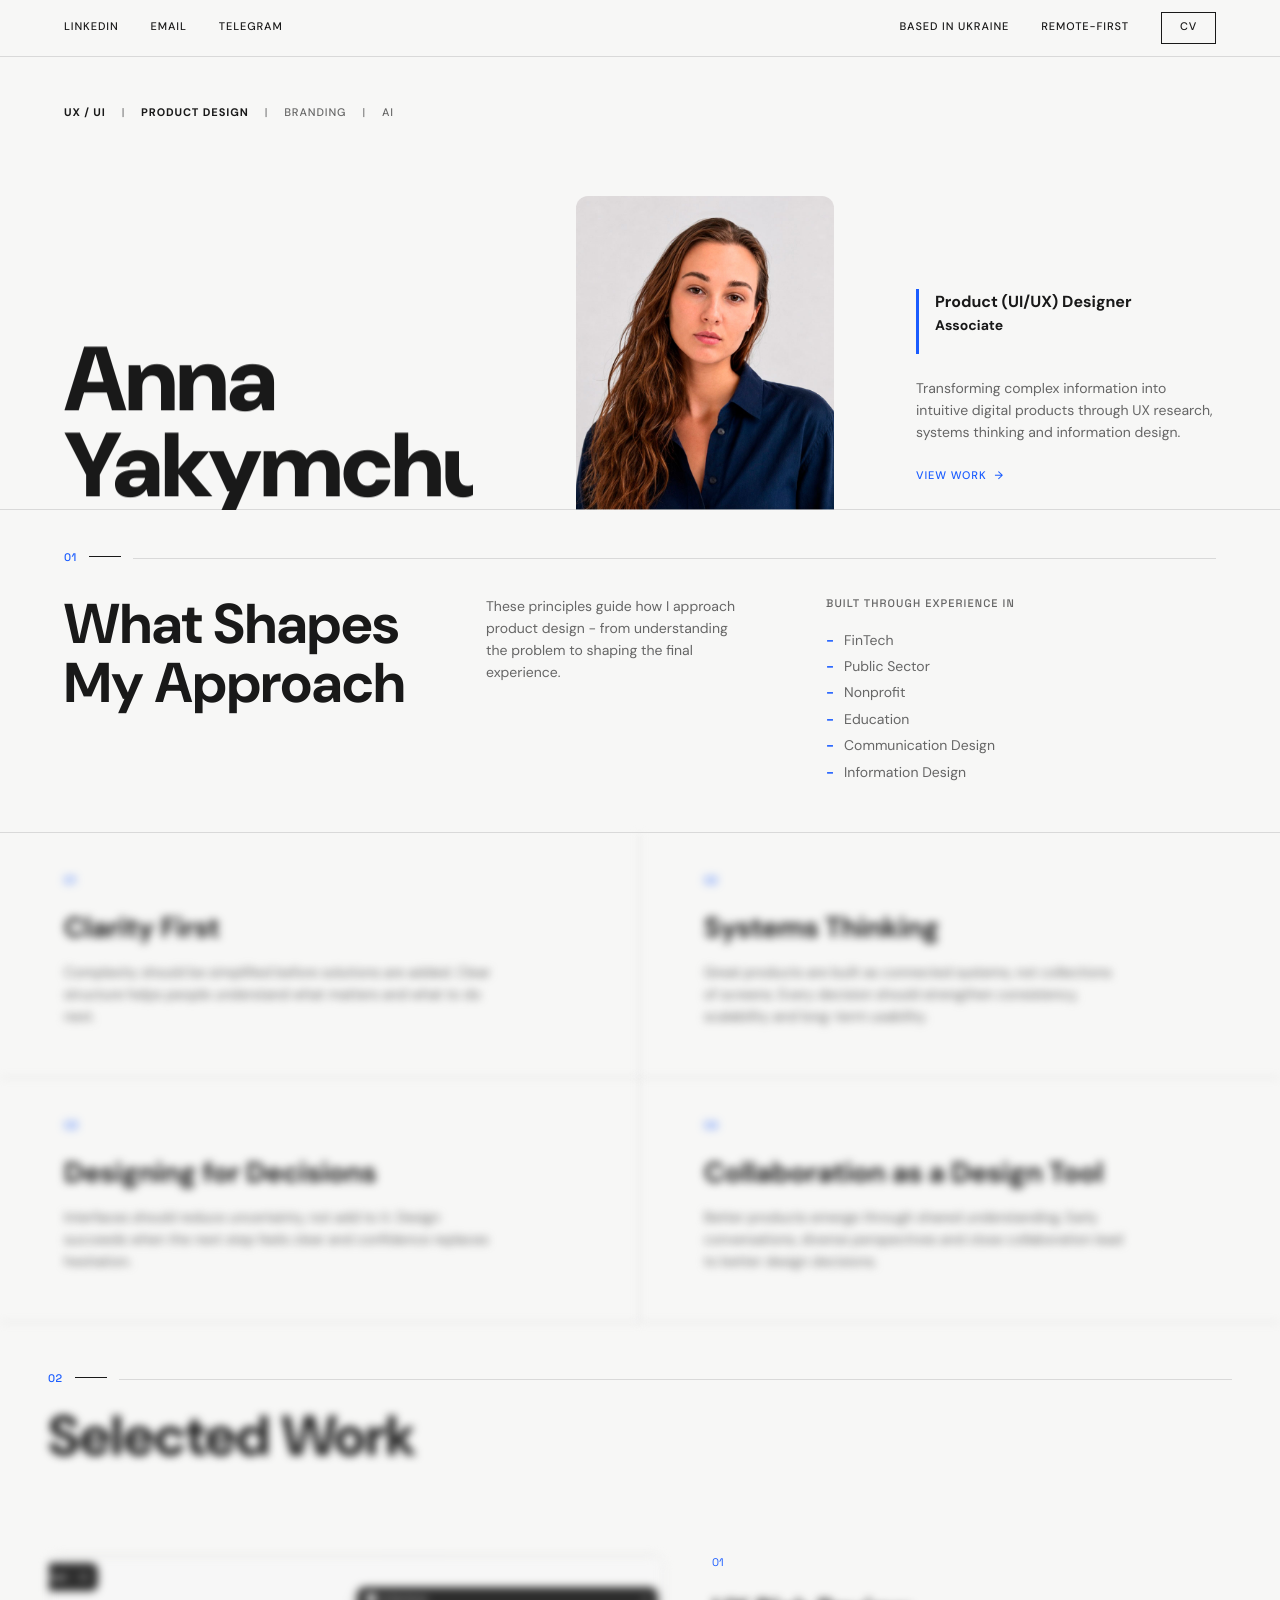
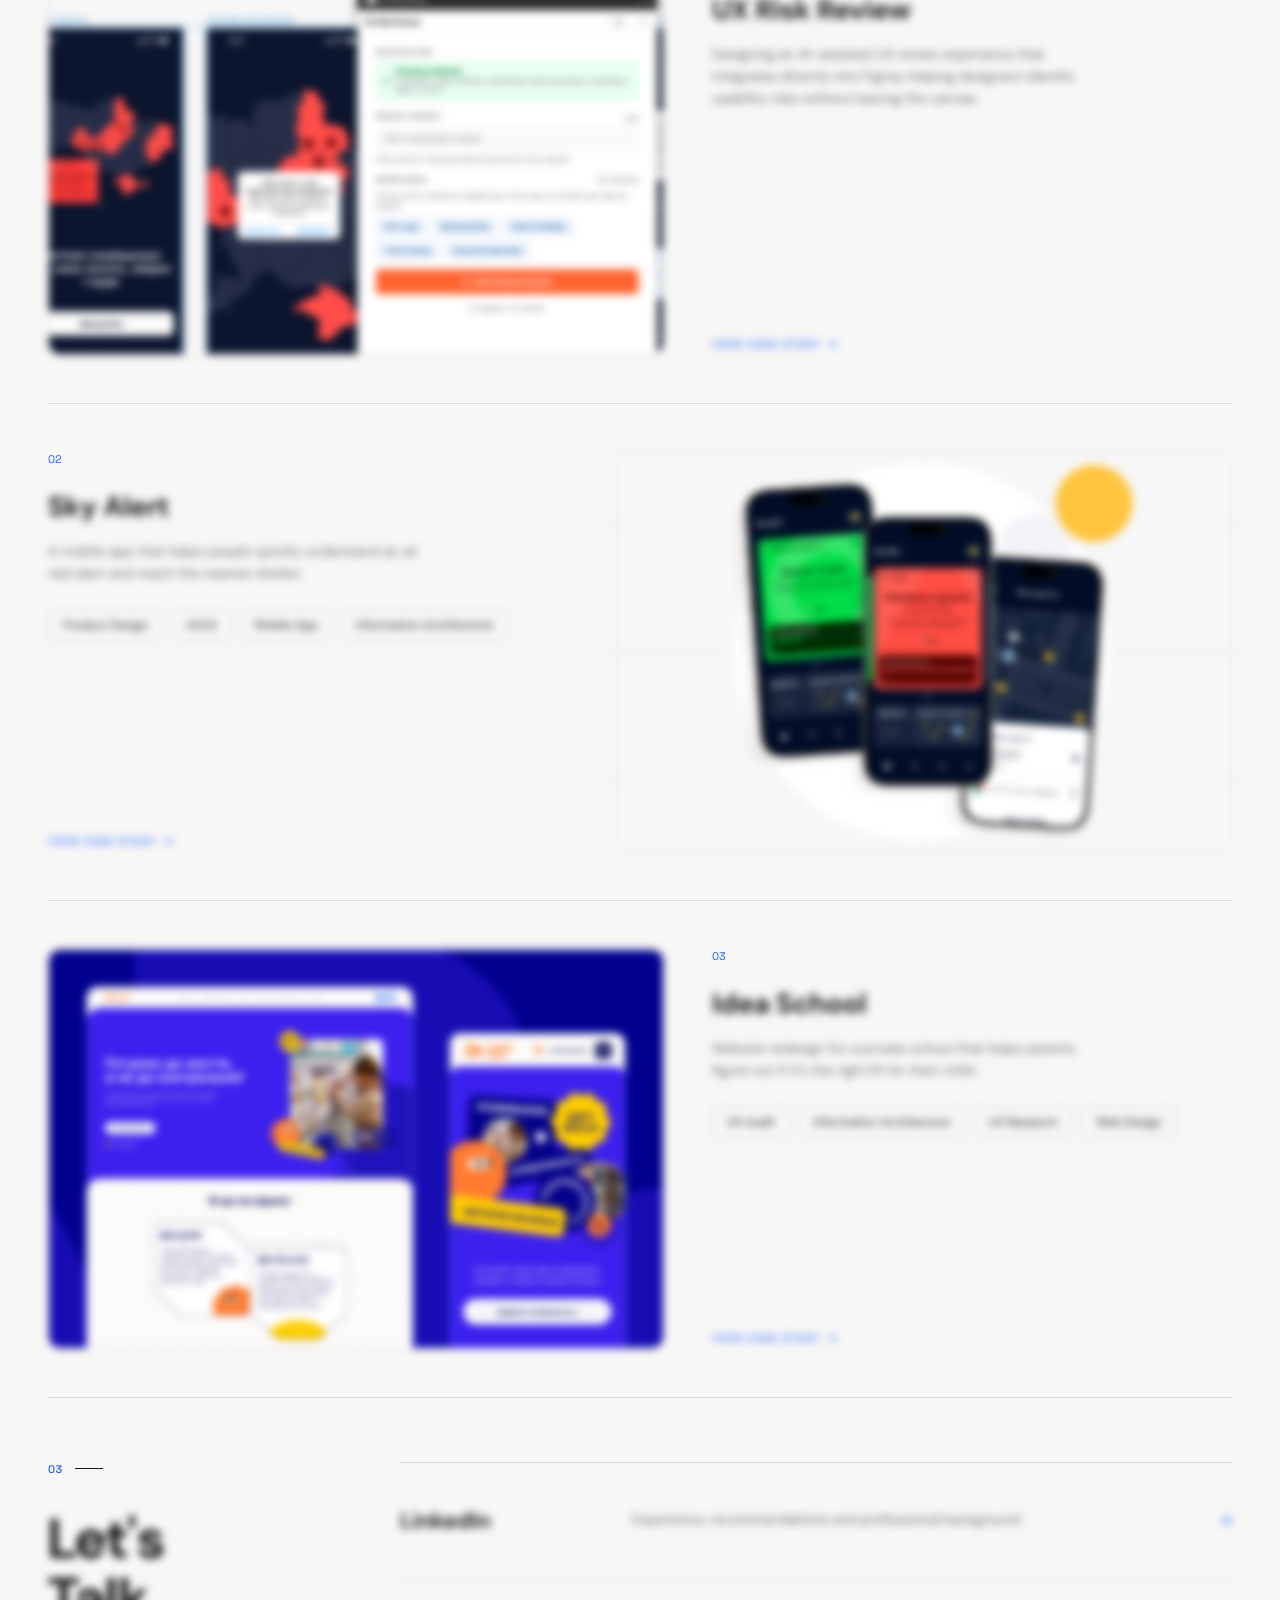
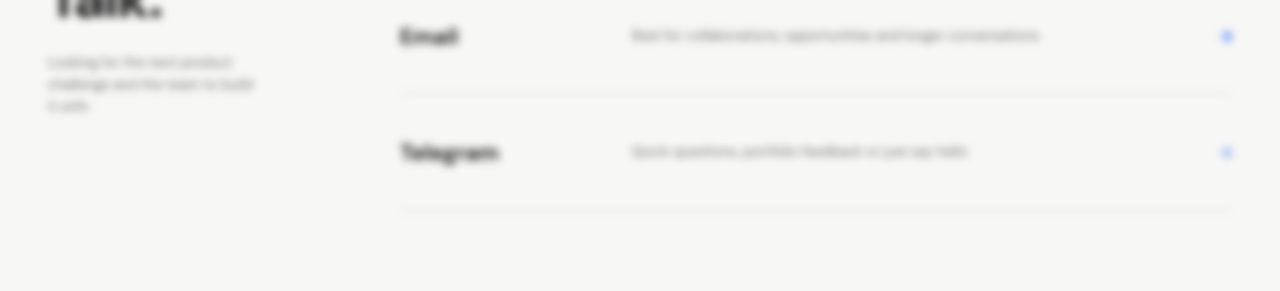
==== commit e2982414: "Make homepage project blocks fully clickable" ====
--- a/index.html
+++ b/index.html
@@ -276,6 +276,6 @@
       </section>
     </main>
 
-    <script src="script.js?v=20260729-22"></script>
+    <script src="script.js?v=20260729-23"></script>
   </body>
 </html>
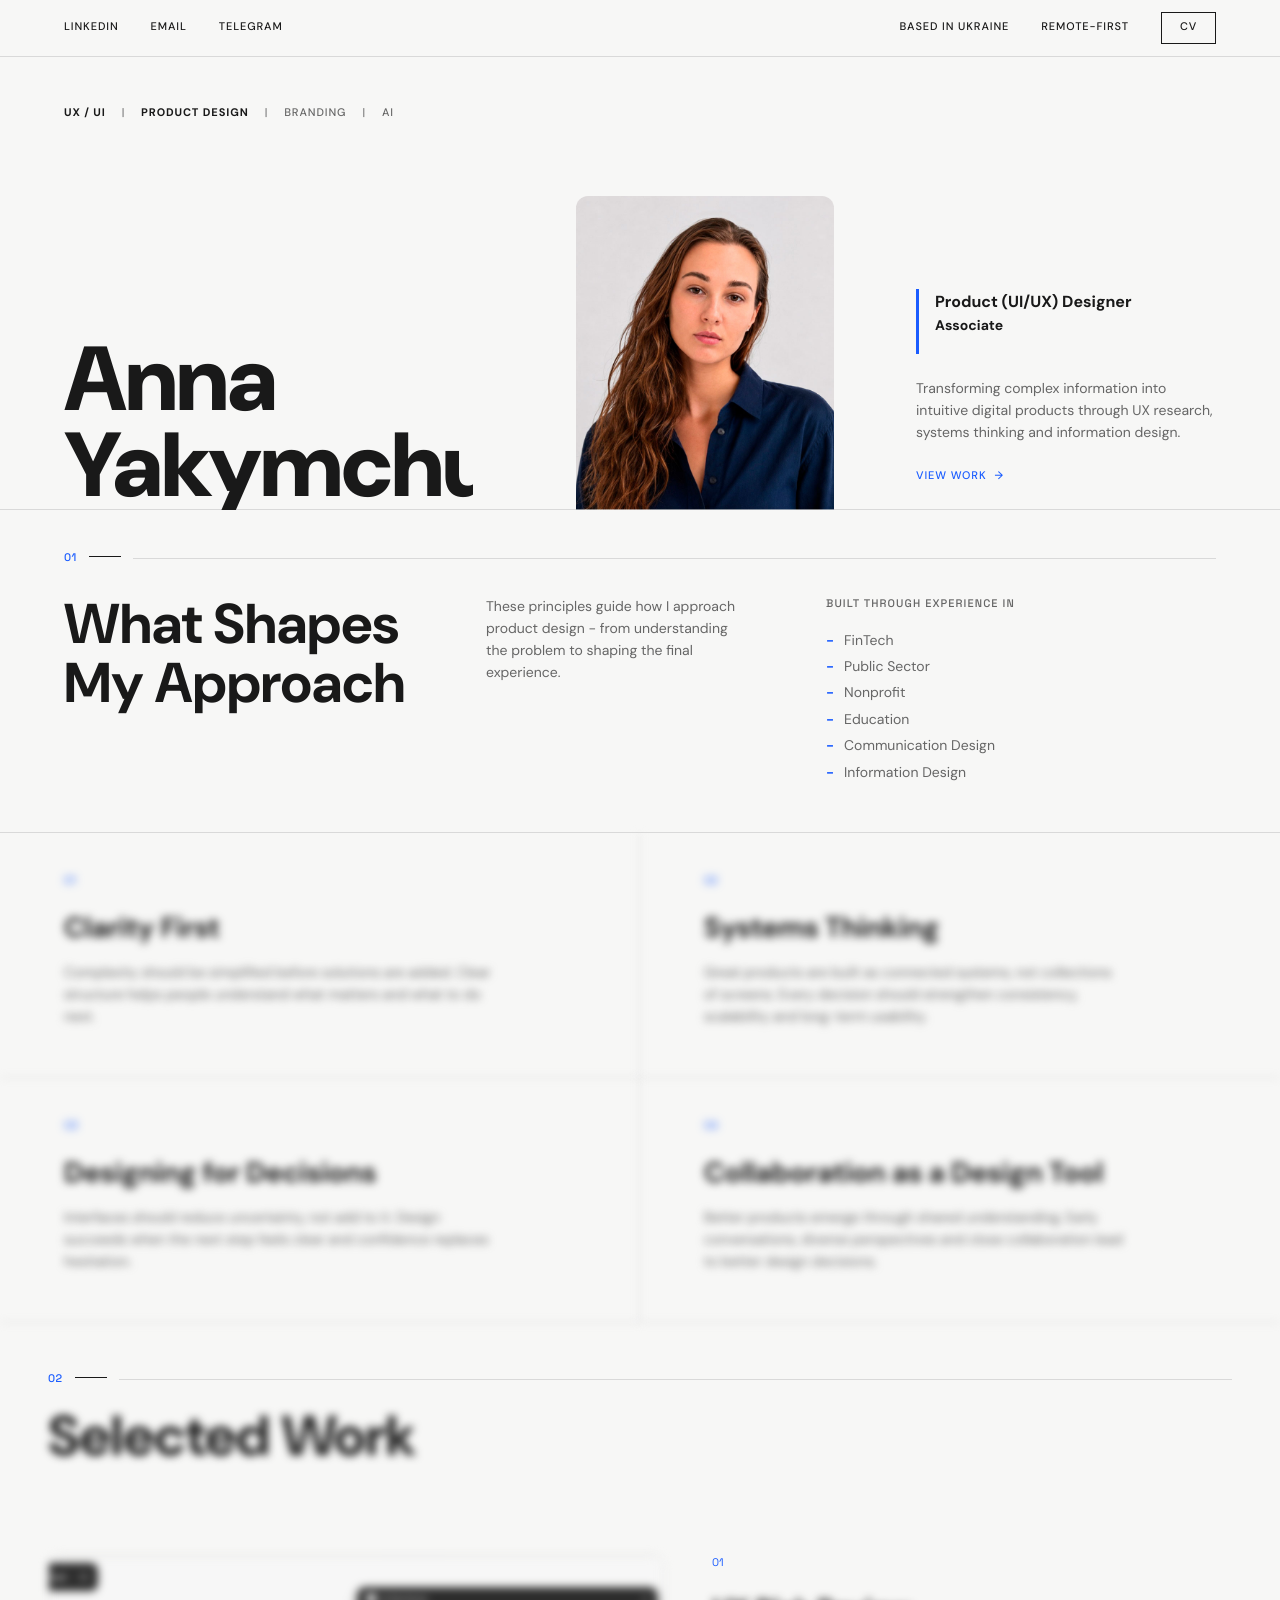
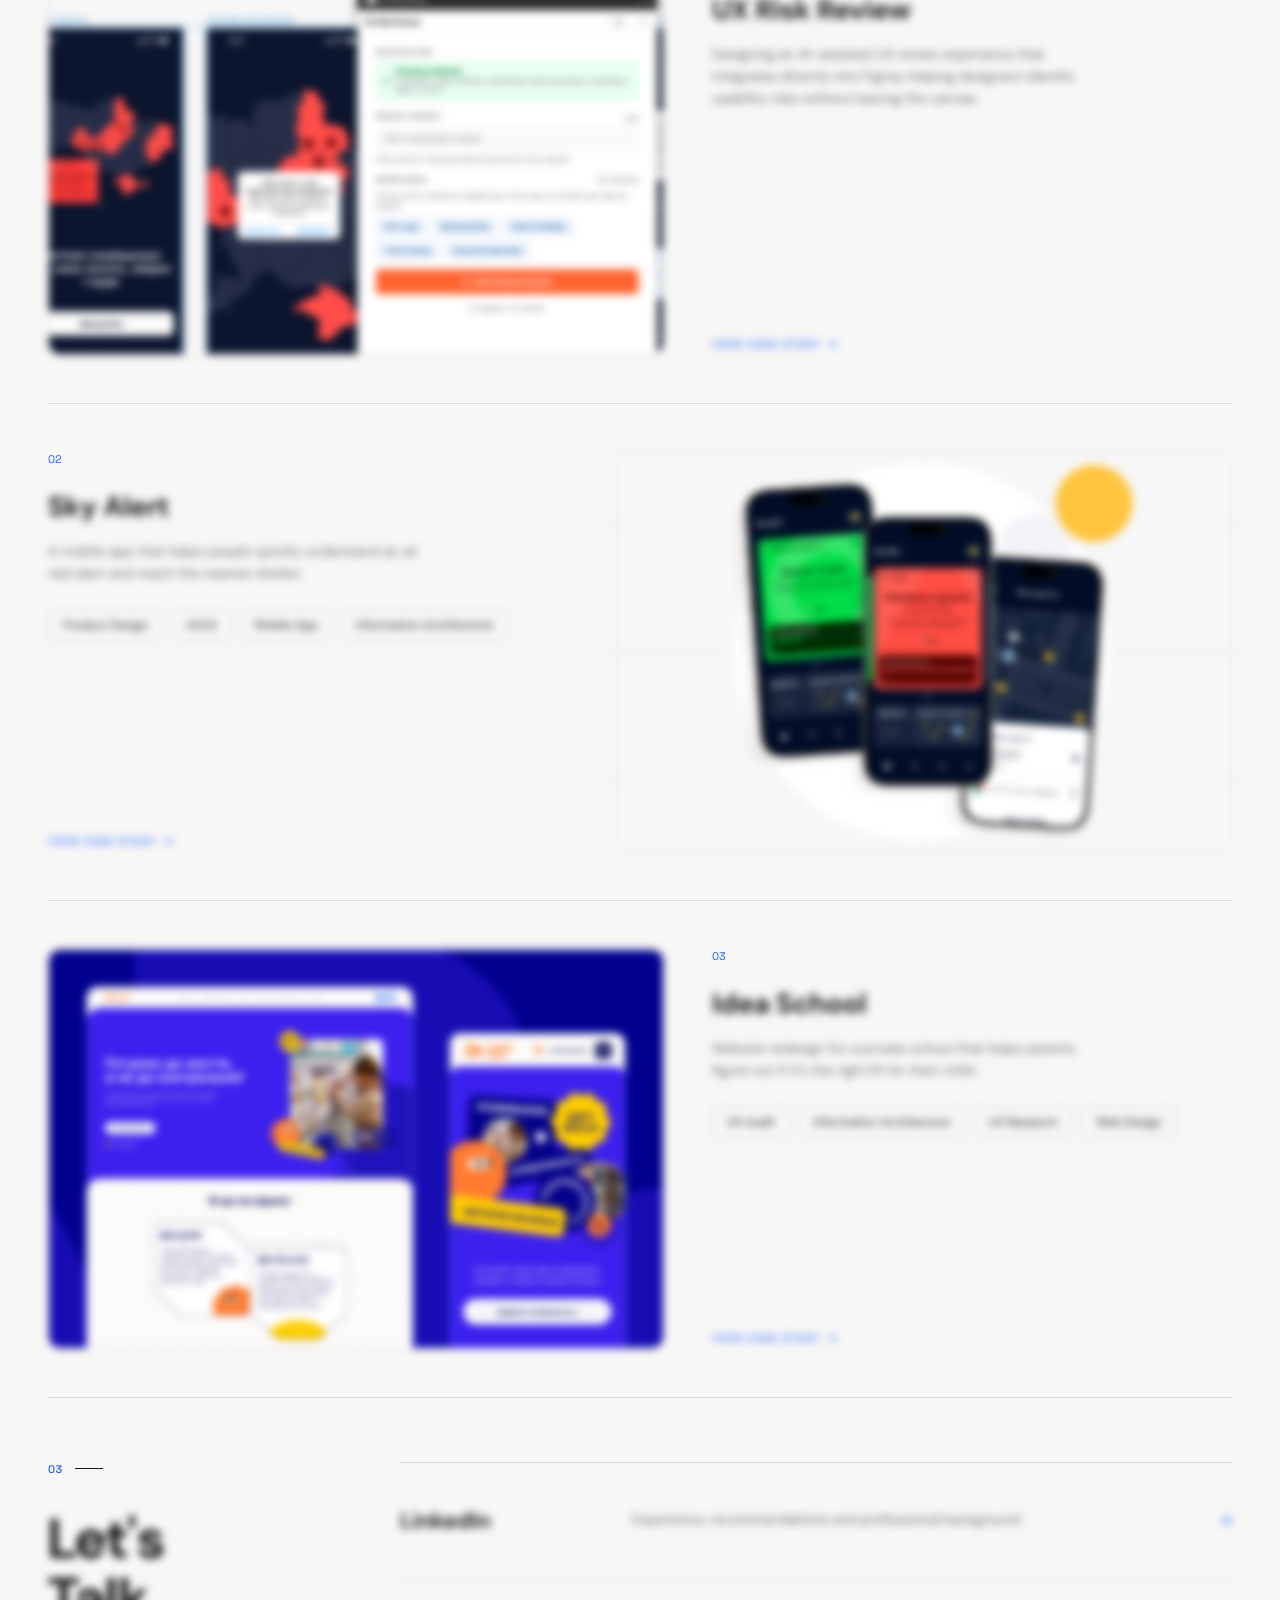
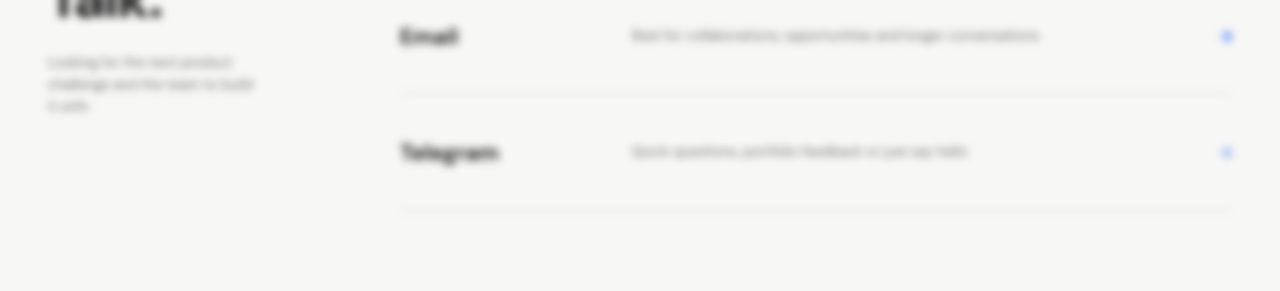
==== commit 9b2b9083: "Open homepage at hero section" ====
--- a/index.html
+++ b/index.html
@@ -276,6 +276,6 @@
       </section>
     </main>
 
-    <script src="script.js?v=20260729-23"></script>
+    <script src="script.js?v=20260729-24"></script>
   </body>
 </html>
